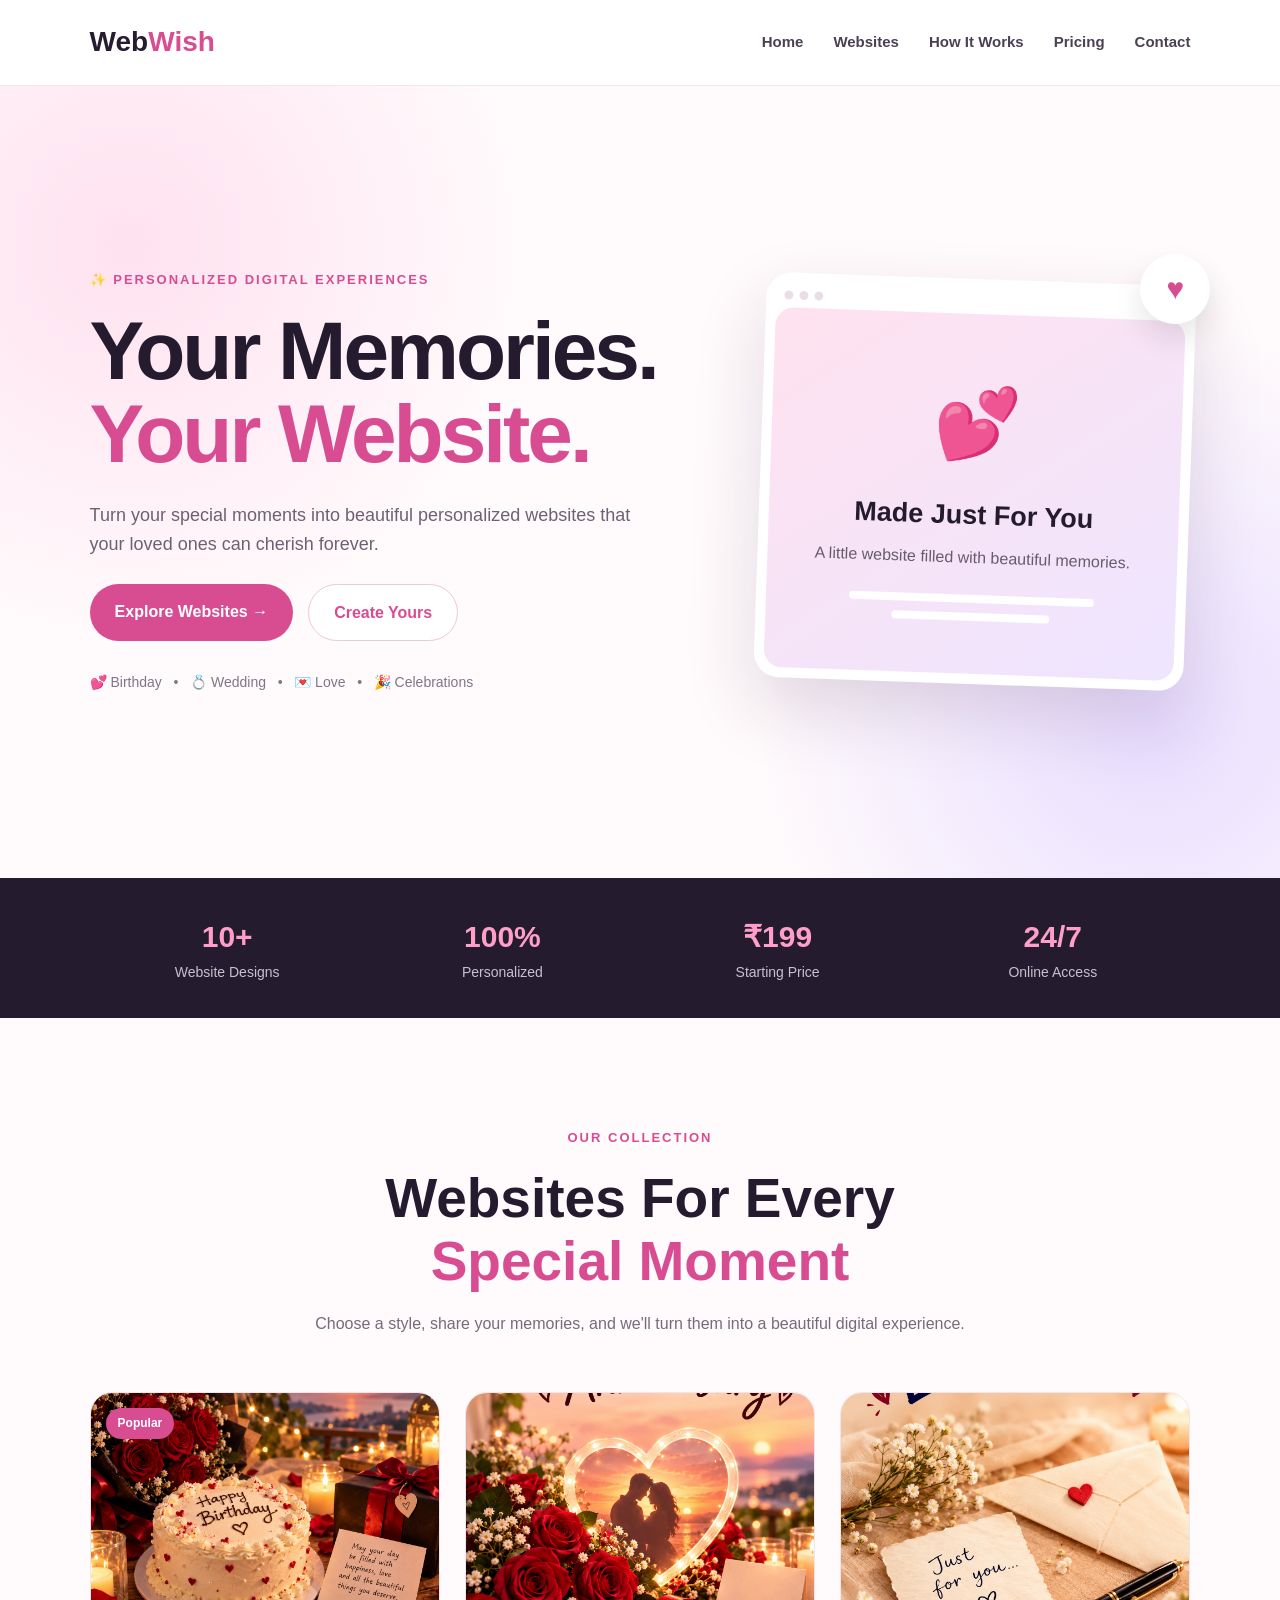
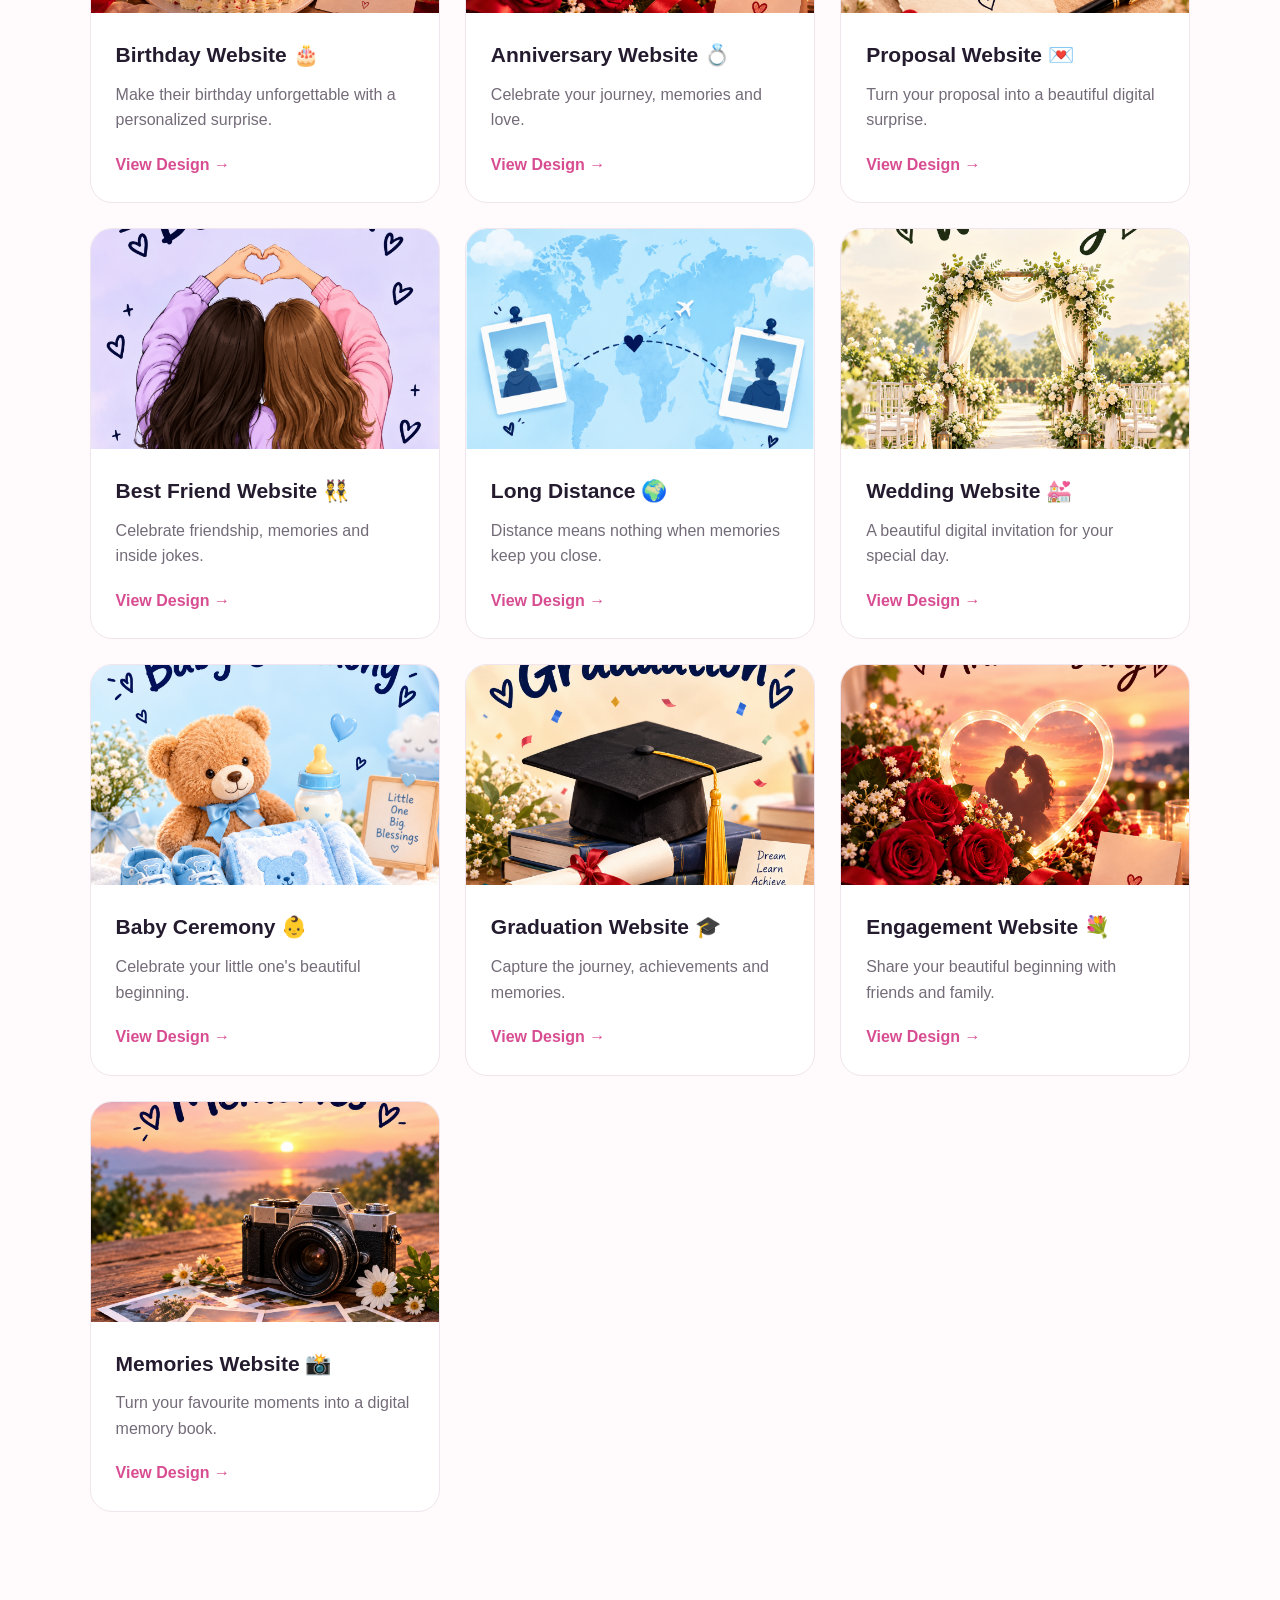
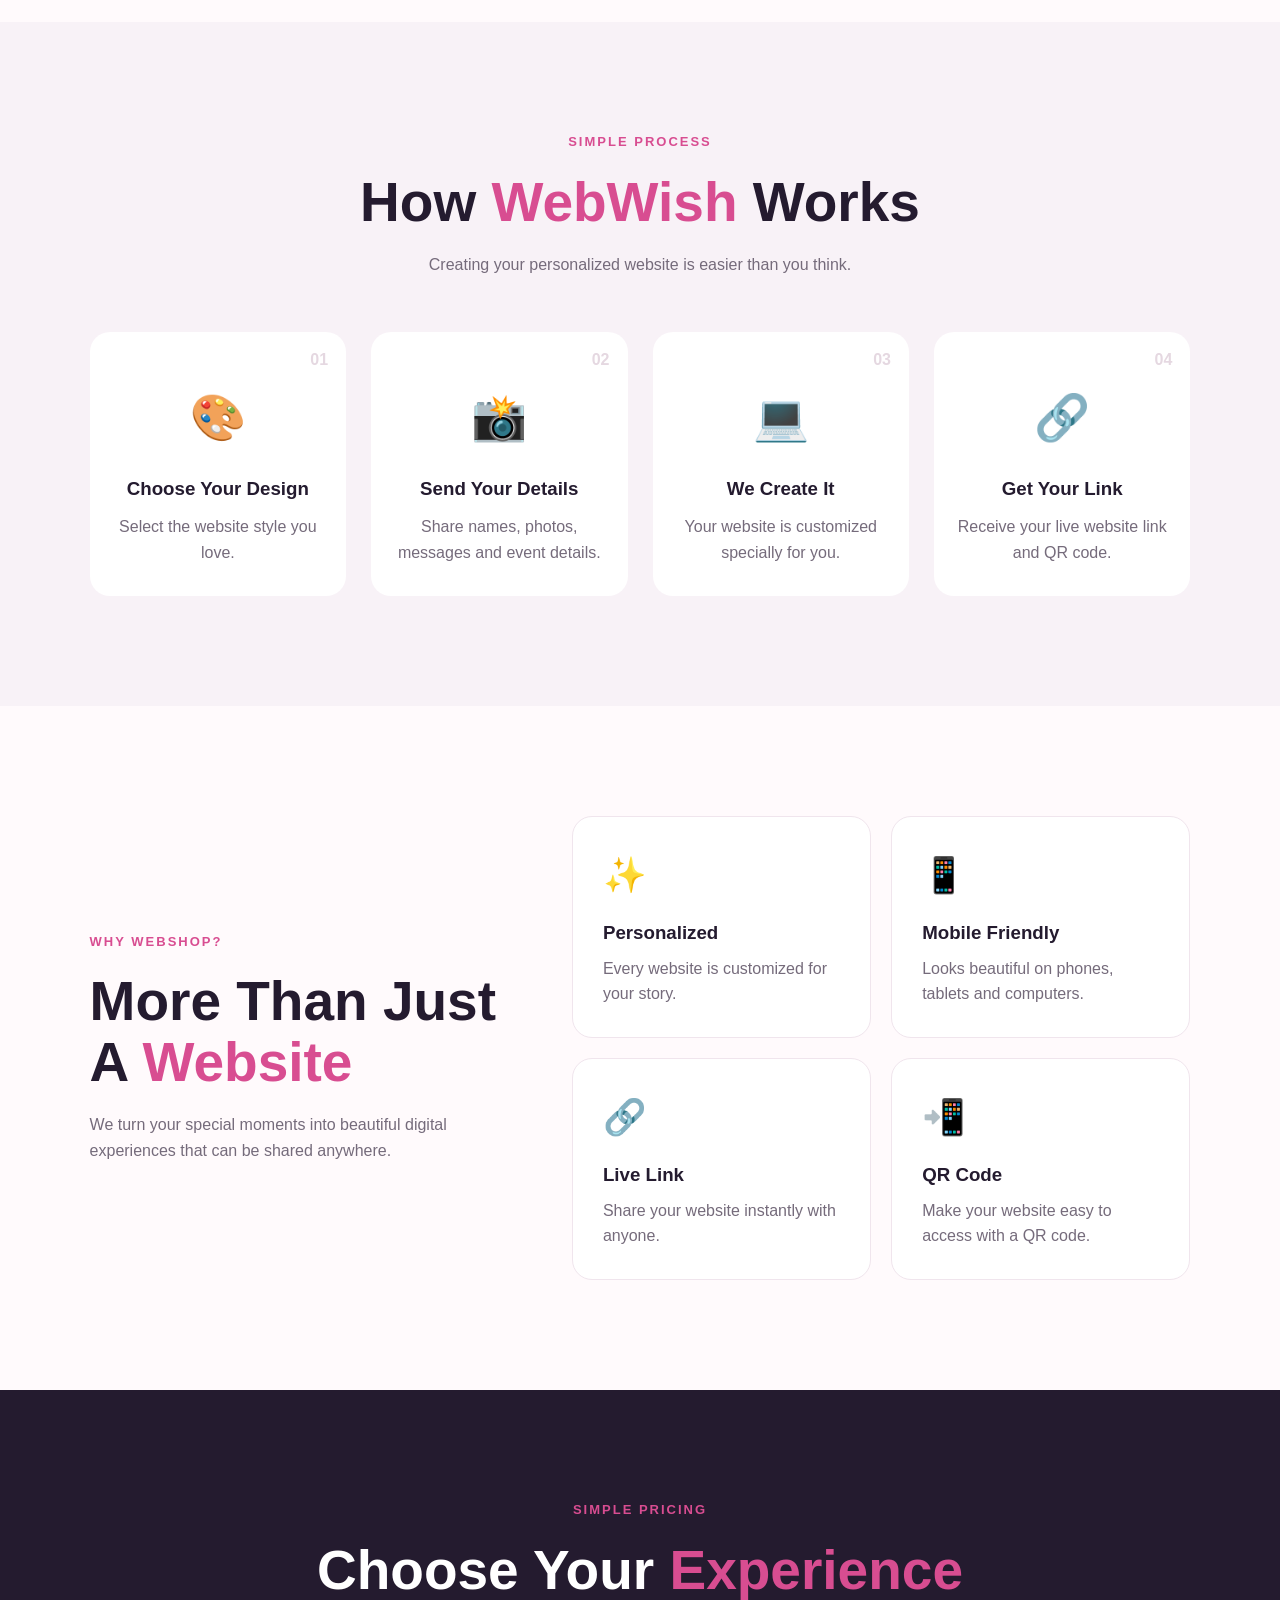
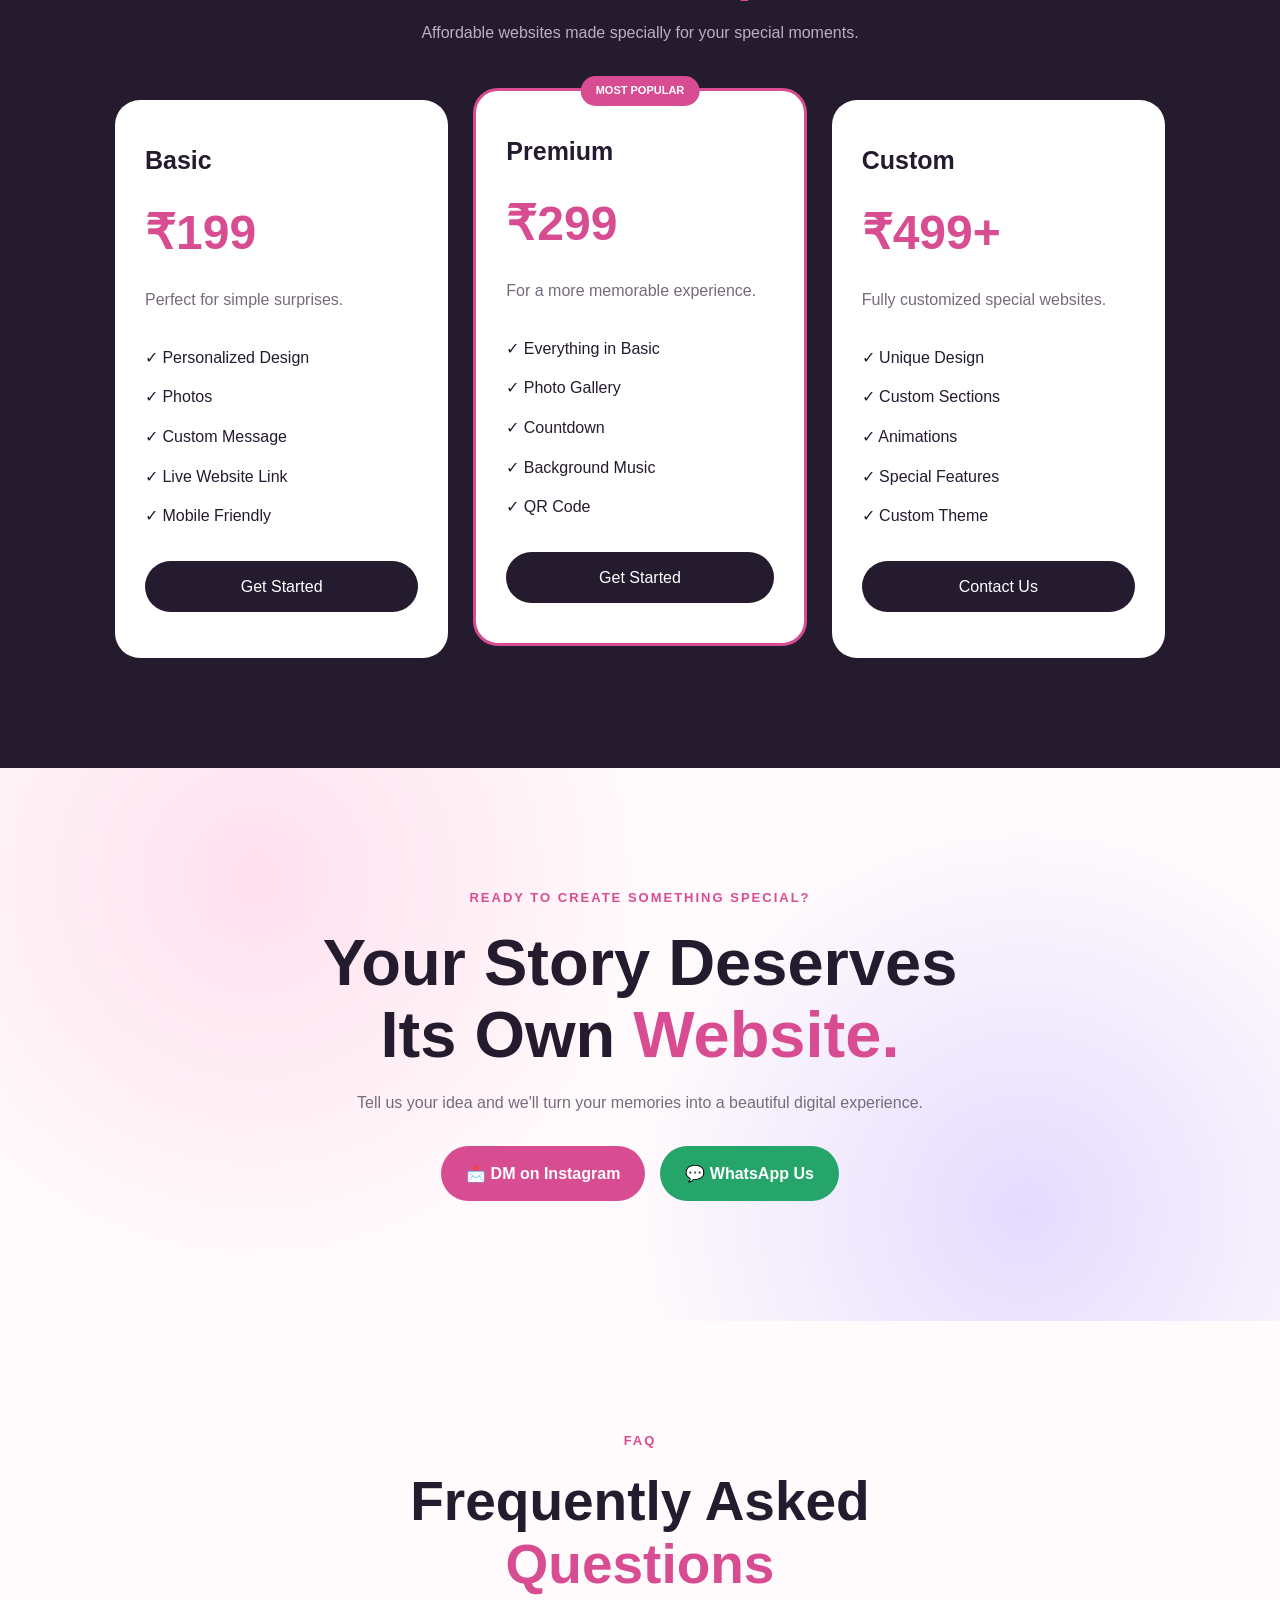
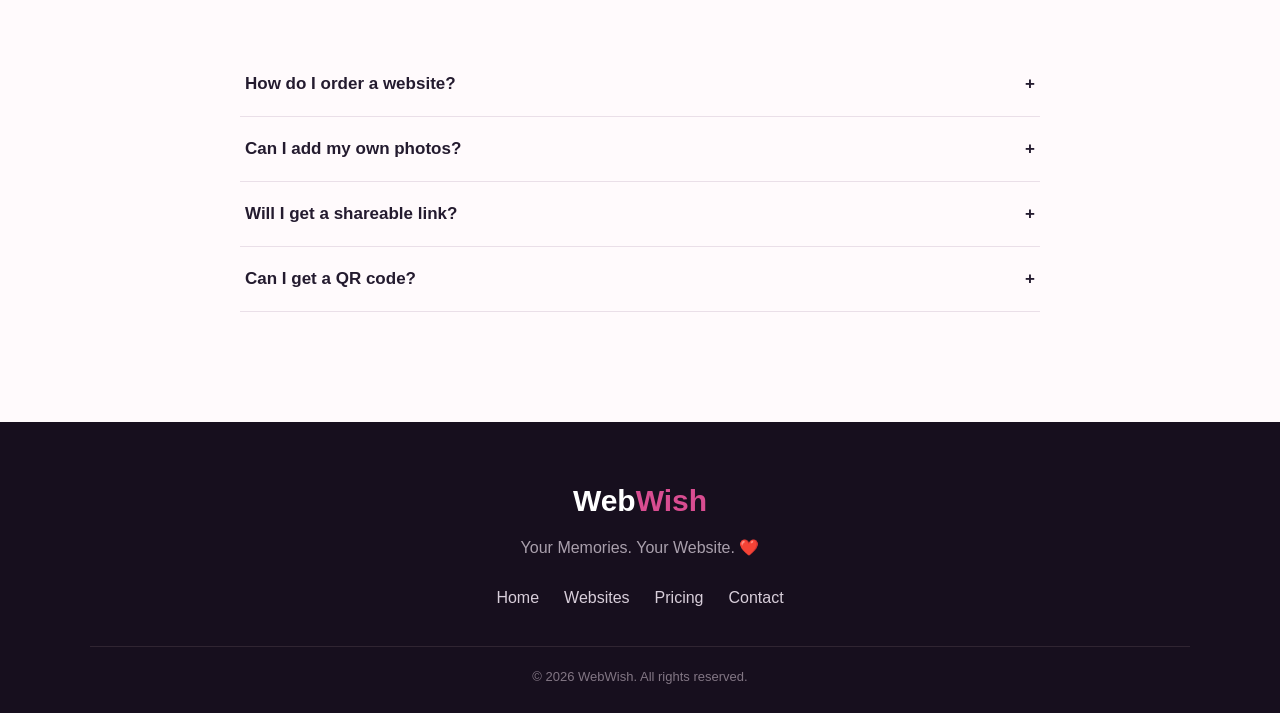
==== index.html @ ab75423c "Update index.html" ====
<!DOCTYPE html>
<html lang="en">

<head>

    <meta charset="UTF-8">

    <meta name="viewport" content="width=device-width, initial-scale=1.0">

    <meta
        name="description"
        content="WebWish - Personalized websites for your special moments."
    >

    <title>WebWish | Your Memories, Your Website</title>

    <link rel="stylesheet" href="style.css">

</head>


<body>


<!-- ================= NAVBAR ================= -->

<header class="navbar">

    <div class="logo">
        Web<span>Wish</span>
    </div>

    <nav id="navMenu">

        <a href="#home">Home</a>

        <a href="#websites">Websites</a>

        <a href="#how">How It Works</a>

        <a href="#pricing">Pricing</a>

        <a href="#contact">Contact</a>

    </nav>

    <button class="menu-btn" onclick="toggleMenu()">
        ☰
    </button>

</header>



<!-- ================= HERO ================= -->

<section class="hero" id="home">

    <div class="hero-content">

        <p class="tag">
            ✨ PERSONALIZED DIGITAL EXPERIENCES
        </p>

        <h1>
            Your Memories.<br>
            <span>Your Website.</span>
        </h1>

        <p class="hero-text">

            Turn your special moments into beautiful
            personalized websites that your loved ones
            can cherish forever.

        </p>

        <div class="hero-buttons">

            <a href="#websites" class="primary-btn">
                Explore Websites →
            </a>

            <a href="#contact" class="secondary-btn">
                Create Yours
            </a>

        </div>

        <div class="hero-note">

            💕 Birthday &nbsp; • &nbsp;
            💍 Wedding &nbsp; • &nbsp;
            💌 Love &nbsp; • &nbsp;
            🎉 Celebrations

        </div>

    </div>


    <div class="hero-card">

        <div class="floating-heart">♥</div>

        <div class="mini-browser">

            <div class="browser-top">

                <span></span>
                <span></span>
                <span></span>

            </div>

            <div class="browser-content">

                <div class="browser-icon">
                    💕
                </div>

                <h3>
                    Made Just For You
                </h3>

                <p>
                    A little website filled
                    with beautiful memories.
                </p>

                <div class="browser-line"></div>
                <div class="browser-line short"></div>

            </div>

        </div>

    </div>

</section>



<!-- ================= STATS ================= -->

<section class="stats">

    <div>
        <h2>10+</h2>
        <p>Website Designs</p>
    </div>

    <div>
        <h2>100%</h2>
        <p>Personalized</p>
    </div>

    <div>
        <h2>₹199</h2>
        <p>Starting Price</p>
    </div>

    <div>
        <h2>24/7</h2>
        <p>Online Access</p>
    </div>

</section>



<!-- ================= WEBSITES ================= -->

<section class="websites" id="websites">

    <div class="section-heading">

        <p class="tag">
            OUR COLLECTION
        </p>

        <h2>
            Websites For Every<br>
            <span>Special Moment</span>
        </h2>

        <p>
            Choose a style, share your memories,
            and we'll turn them into a beautiful
            digital experience.
        </p>

    </div>


    <div class="website-grid">


        <!-- Birthday -->

        <div class="website-card">

            <div class="card-image">

                <img
                    src="bday.png"
                    alt="Birthday Website"
                >

                <span>
                    Popular
                </span>

            </div>

            <div class="card-content">

                <h3>Birthday Website 🎂</h3>

                <p>
                    Make their birthday unforgettable
                    with a personalized surprise.
                </p>

                <a href="#">
                    View Design →
                </a>

            </div>

        </div>



        <!-- Anniversary -->

        <div class="website-card">

            <div class="card-image">

                <img
                    src="anniversary.png"
                    alt="Anniversary Website"
                >

            </div>

            <div class="card-content">

                <h3>Anniversary Website 💍</h3>

                <p>
                    Celebrate your journey,
                    memories and love.
                </p>

                <a href="anniversary/index.html">
                    View Design →
                </a>

            </div>

        </div>



        <!-- Proposal -->

        <div class="website-card">

            <div class="card-image">

                <img
                    src="proposal.png"
                    alt="Proposal Website"
                >

            </div>

            <div class="card-content">

                <h3>Proposal Website 💌</h3>

                <p>
                    Turn your proposal into
                    a beautiful digital surprise.
                </p>

                <a href="#">
                    View Design →
                </a>

            </div>

        </div>



        <!-- Friendship -->

        <div class="website-card">

            <div class="card-image">

                <img
                    src="friendship.png"
                    alt="Friendship Website"
                >

            </div>

            <div class="card-content">

                <h3>Best Friend Website 👯</h3>

                <p>
                    Celebrate friendship,
                    memories and inside jokes.
                </p>

                <a href="#">
                    View Design →
                </a>

            </div>

        </div>



        <!-- Long Distance -->

        <div class="website-card">

            <div class="card-image">

                <img
                    src="LDR.png"
                    alt="Long Distance Website"
                >

            </div>

            <div class="card-content">

                <h3>Long Distance 🌍</h3>

                <p>
                    Distance means nothing when
                    memories keep you close.
                </p>

                <a href="#">
                    View Design →
                </a>

            </div>

        </div>



        <!-- Wedding -->

        <div class="website-card">

            <div class="card-image">

                <img
                    src="wedding.png"
                    alt="Wedding Website"
                >

            </div>

            <div class="card-content">

                <h3>Wedding Website 💒</h3>

                <p>
                    A beautiful digital invitation
                    for your special day.
                </p>

                <a href="#">
                    View Design →
                </a>

            </div>

        </div>



        <!-- Baby -->

        <div class="website-card">

            <div class="card-image">

                <img
                    src="baby ceremony.png"
                    alt="Baby Ceremony Website"
                >

            </div>

            <div class="card-content">

                <h3>Baby Ceremony 👶</h3>

                <p>
                    Celebrate your little one's
                    beautiful beginning.
                </p>

                <a href="#">
                    View Design →
                </a>

            </div>

        </div>



        <!-- Graduation -->

        <div class="website-card">

            <div class="card-image">

                <img
                    src="graduation.png"
                    alt="Graduation Website"
                >

            </div>

            <div class="card-content">

                <h3>Graduation Website 🎓</h3>

                <p>
                    Capture the journey,
                    achievements and memories.
                </p>

                <a href="#">
                    View Design →
                </a>

            </div>

        </div>



        <!-- Engagement -->

        <div class="website-card">

            <div class="card-image">

                <img
                    src="anniversary.png"
                    alt="Engagement Website"
                >

            </div>

            <div class="card-content">

                <h3>Engagement Website 💐</h3>

                <p>
                    Share your beautiful beginning
                    with friends and family.
                </p>

                <a href="#">
                    View Design →
                </a>

            </div>

        </div>



        <!-- Memories -->

        <div class="website-card">

            <div class="card-image">

                <img
                    src="memory.png"
                    alt="Memory Website"
                >

            </div>

            <div class="card-content">

                <h3>Memories Website 📸</h3>

                <p>
                    Turn your favourite moments
                    into a digital memory book.
                </p>

                <a href="#">
                    View Design →
                </a>

            </div>

        </div>


    </div>

</section>



<!-- ================= HOW IT WORKS ================= -->

<section class="how" id="how">

    <div class="section-heading">

        <p class="tag">
            SIMPLE PROCESS
        </p>

        <h2>
            How <span>WebWish</span> Works
        </h2>

        <p>
            Creating your personalized website
            is easier than you think.
        </p>

    </div>


    <div class="steps">


        <div class="step">

            <div class="step-number">
                01
            </div>

            <div class="step-icon">
                🎨
            </div>

            <h3>
                Choose Your Design
            </h3>

            <p>
                Select the website style
                you love.
            </p>

        </div>



        <div class="step">

            <div class="step-number">
                02
            </div>

            <div class="step-icon">
                📸
            </div>

            <h3>
                Send Your Details
            </h3>

            <p>
                Share names, photos,
                messages and event details.
            </p>

        </div>



        <div class="step">

            <div class="step-number">
                03
            </div>

            <div class="step-icon">
                💻
            </div>

            <h3>
                We Create It
            </h3>

            <p>
                Your website is customized
                specially for you.
            </p>

        </div>



        <div class="step">

            <div class="step-number">
                04
            </div>

            <div class="step-icon">
                🔗
            </div>

            <h3>
                Get Your Link
            </h3>

            <p>
                Receive your live website
                link and QR code.
            </p>

        </div>


    </div>

</section>



<!-- ================= FEATURES ================= -->

<section class="features">

    <div class="feature-text">

        <p class="tag">
            WHY WEBSHOP?
        </p>

        <h2>
            More Than Just<br>
            A <span>Website</span>
        </h2>

        <p>
            We turn your special moments into
            beautiful digital experiences that
            can be shared anywhere.
        </p>

    </div>


    <div class="feature-grid">

        <div class="feature">
            <div>✨</div>
            <h3>Personalized</h3>
            <p>
                Every website is customized
                for your story.
            </p>
        </div>

        <div class="feature">
            <div>📱</div>
            <h3>Mobile Friendly</h3>
            <p>
                Looks beautiful on phones,
                tablets and computers.
            </p>
        </div>

        <div class="feature">
            <div>🔗</div>
            <h3>Live Link</h3>
            <p>
                Share your website instantly
                with anyone.
            </p>
        </div>

        <div class="feature">
            <div>📲</div>
            <h3>QR Code</h3>
            <p>
                Make your website easy
                to access with a QR code.
            </p>
        </div>

    </div>

</section>



<!-- ================= PRICING ================= -->

<section class="pricing" id="pricing">

    <div class="section-heading">

        <p class="tag">
            SIMPLE PRICING
        </p>

        <h2>
            Choose Your <span>Experience</span>
        </h2>

        <p>
            Affordable websites made specially
            for your special moments.
        </p>

    </div>


    <div class="price-grid">


        <div class="price-card">

            <h3>Basic</h3>

            <div class="price">
                ₹199
            </div>

            <p>
                Perfect for simple surprises.
            </p>

            <ul>

                <li>✓ Personalized Design</li>

                <li>✓ Photos</li>

                <li>✓ Custom Message</li>

                <li>✓ Live Website Link</li>

                <li>✓ Mobile Friendly</li>

            </ul>

            <a href="#contact">
                Get Started
            </a>

        </div>



        <div class="price-card featured">

            <div class="popular">
                MOST POPULAR
            </div>

            <h3>Premium</h3>

            <div class="price">
                ₹299
            </div>

            <p>
                For a more memorable experience.
            </p>

            <ul>

                <li>✓ Everything in Basic</li>

                <li>✓ Photo Gallery</li>

                <li>✓ Countdown</li>

                <li>✓ Background Music</li>

                <li>✓ QR Code</li>

            </ul>

            <a href="#contact">
                Get Started
            </a>

        </div>



        <div class="price-card">

            <h3>Custom</h3>

            <div class="price">
                ₹499+
            </div>

            <p>
                Fully customized special websites.
            </p>

            <ul>

                <li>✓ Unique Design</li>

                <li>✓ Custom Sections</li>

                <li>✓ Animations</li>

                <li>✓ Special Features</li>

                <li>✓ Custom Theme</li>

            </ul>

            <a href="#contact">
                Contact Us
            </a>

        </div>


    </div>

</section>



<!-- ================= CTA ================= -->

<section class="cta" id="contact">

    <div class="cta-content">

        <p class="tag">
            READY TO CREATE SOMETHING SPECIAL?
        </p>

        <h2>
            Your Story Deserves<br>
            Its Own <span>Website.</span>
        </h2>

        <p>
            Tell us your idea and we'll turn
            your memories into a beautiful
            digital experience.
        </p>

        <div class="cta-buttons">

            <a
                href="https://www.instagram.com/web.wish.studio?utm_source=ig_web_button_share_sheet&stkn=ZDNlZDc0MzIxNw=="
                target="_blank"
                class="primary-btn"
            >
                📩 DM on Instagram
            </a>

            <a
                href="https://wa.me/917200253811"
                target="_blank"
                class="whatsapp-btn"
            >
                💬 WhatsApp Us
            </a>

        </div>

    </div>

</section>



<!-- ================= FAQ ================= -->

<section class="faq">

    <div class="section-heading">

        <p class="tag">
            FAQ
        </p>

        <h2>
            Frequently Asked <span>Questions</span>
        </h2>

    </div>


    <div class="faq-container">


        <div class="faq-item">

            <button onclick="toggleFAQ(0)">
                How do I order a website?
                <span>+</span>
            </button>

            <p>
                Choose your preferred design and
                contact us through Instagram or
                WhatsApp with your requirements.
            </p>

        </div>



        <div class="faq-item">

            <button onclick="toggleFAQ(1)">
                Can I add my own photos?
                <span>+</span>
            </button>

            <p>
                Yes! You can send your photos,
                names, messages and other details.
            </p>

        </div>



        <div class="faq-item">

            <button onclick="toggleFAQ(2)">
                Will I get a shareable link?
                <span>+</span>
            </button>

            <p>
                Yes. After your website is ready,
                you'll receive a live link that
                you can share with anyone.
            </p>

        </div>



        <div class="faq-item">

            <button onclick="toggleFAQ(3)">
                Can I get a QR code?
                <span>+</span>
            </button>

            <p>
                Yes. QR code can be provided
                with the website so your guests
                can scan and open it easily.
            </p>

        </div>


    </div>

</section>



<!-- ================= FOOTER ================= -->

<footer>

    <div class="footer-logo">
        Web<span>Wish</span>
    </div>

    <p>
        Your Memories. Your Website. ❤️
    </p>

    <div class="footer-links">

        <a href="#home">Home</a>

        <a href="#websites">Websites</a>

        <a href="#pricing">Pricing</a>

        <a href="#contact">Contact</a>

    </div>

    <div class="copyright">

        © 2026 WebWish. All rights reserved.

    </div>

</footer>


<script src="script.js"></script>

</body>

</html>
---- style.css ----
* {
    margin: 0;
    padding: 0;
    box-sizing: border-box;
}

html {
    scroll-behavior: smooth;
}

body {
    font-family: Arial, sans-serif;
    background: #fffafc;
    color: #241b2f;
    line-height: 1.6;
}


/* ================= NAVBAR ================= */

.navbar {
    width: 100%;
    padding: 20px 7%;
    display: flex;
    justify-content: space-between;
    align-items: center;
    background: rgba(255,255,255,0.92);
    position: sticky;
    top: 0;
    z-index: 1000;
    backdrop-filter: blur(12px);
    border-bottom: 1px solid #f1e7ef;
}

.logo {
    font-size: 28px;
    font-weight: bold;
    color: #261b30;
}

.logo span,
.footer-logo span {
    color: #d84d91;
}

.navbar nav {
    display: flex;
    gap: 30px;
}

.navbar nav a {
    text-decoration: none;
    color: #4b4054;
    font-size: 15px;
    font-weight: 600;
}

.navbar nav a:hover {
    color: #d84d91;
}

.menu-btn {
    display: none;
    border: none;
    background: none;
    font-size: 25px;
}


/* ================= HERO ================= */

.hero {
    min-height: 88vh;
    padding: 80px 7%;
    display: flex;
    align-items: center;
    justify-content: space-between;
    gap: 60px;
    background:
        radial-gradient(circle at 10% 20%, #ffe1ef 0, transparent 30%),
        radial-gradient(circle at 90% 80%, #e8ddff 0, transparent 30%),
        #fffafc;
}

.hero-content {
    max-width: 650px;
}

.tag {
    color: #d84d91;
    font-size: 13px;
    font-weight: bold;
    letter-spacing: 2px;
    margin-bottom: 18px;
}

.hero h1 {
    font-size: clamp(50px, 7vw, 82px);
    line-height: 1.02;
    letter-spacing: -3px;
}

.hero h1 span,
.section-heading span,
.feature-text span,
.cta span {
    color: #d84d91;
}

.hero-text {
    max-width: 580px;
    margin: 25px 0;
    color: #6c6274;
    font-size: 18px;
}

.hero-buttons {
    display: flex;
    gap: 15px;
    flex-wrap: wrap;
}

.primary-btn,
.secondary-btn,
.whatsapp-btn {
    display: inline-block;
    padding: 15px 25px;
    border-radius: 50px;
    text-decoration: none;
    font-weight: bold;
    transition: 0.3s;
}

.primary-btn {
    background: #d84d91;
    color: white;
}

.secondary-btn {
    background: white;
    color: #d84d91;
    border: 1px solid #edc8da;
}

.whatsapp-btn {
    background: #25a56a;
    color: white;
}

.primary-btn:hover,
.secondary-btn:hover,
.whatsapp-btn:hover {
    transform: translateY(-3px);
}

.hero-note {
    margin-top: 30px;
    color: #817687;
    font-size: 14px;
}


/* HERO CARD */

.hero-card {
    width: 430px;
    max-width: 100%;
    position: relative;
}

.mini-browser {
    background: white;
    border-radius: 25px;
    padding: 10px;
    box-shadow: 0 30px 70px rgba(70, 35, 65, 0.15);
    transform: rotate(2deg);
}

.browser-top {
    display: flex;
    gap: 6px;
    padding: 8px;
}

.browser-top span {
    width: 9px;
    height: 9px;
    border-radius: 50%;
    background: #eadde6;
}

.browser-content {
    min-height: 360px;
    border-radius: 18px;
    background: linear-gradient(145deg, #ffe2ef, #eee5ff);
    display: flex;
    flex-direction: column;
    justify-content: center;
    align-items: center;
    padding: 30px;
}

.browser-icon {
    font-size: 70px;
}

.browser-content h3 {
    margin: 15px 0 8px;
    font-size: 27px;
}

.browser-content p {
    text-align: center;
    color: #675b6c;
}

.browser-line {
    width: 70%;
    height: 8px;
    border-radius: 20px;
    background: white;
    margin-top: 25px;
}

.browser-line.short {
    width: 45%;
    margin-top: 10px;
}

.floating-heart {
    position: absolute;
    right: -20px;
    top: -25px;
    width: 70px;
    height: 70px;
    border-radius: 50%;
    background: white;
    display: grid;
    place-items: center;
    font-size: 30px;
    color: #d84d91;
    box-shadow: 0 15px 30px rgba(0,0,0,0.1);
    z-index: 2;
}


/* ================= STATS ================= */

.stats {
    display: grid;
    grid-template-columns: repeat(4, 1fr);
    padding: 35px 7%;
    background: #241b2f;
    color: white;
    text-align: center;
}

.stats h2 {
    color: #ff9ec8;
    font-size: 30px;
}

.stats p {
    color: #c9c0ce;
    font-size: 14px;
}


/* ================= COMMON ================= */

.websites,
.how,
.pricing,
.faq {
    padding: 110px 7%;
}

.section-heading {
    max-width: 700px;
    margin: 0 auto 55px;
    text-align: center;
}

.section-heading h2 {
    font-size: clamp(35px, 5vw, 55px);
    line-height: 1.15;
    margin-bottom: 18px;
}

.section-heading > p:last-child {
    color: #756b7b;
}


/* ================= WEBSITE CARDS ================= */

.website-grid {
    display: grid;
    grid-template-columns: repeat(3, 1fr);
    gap: 25px;
}

.website-card {
    background: white;
    border: 1px solid #f0e5ed;
    border-radius: 22px;
    overflow: hidden;
    transition: 0.3s;
}

.website-card:hover {
    transform: translateY(-8px);
    box-shadow: 0 20px 45px rgba(50,30,50,0.1);
}

.card-image {
    height: 220px;
    position: relative;
    overflow: hidden;
    background: #f4eaf1;
}

.card-image img {
    width: 100%;
    height: 100%;
    object-fit: cover;
}

.card-image span {
    position: absolute;
    top: 15px;
    left: 15px;
    padding: 6px 12px;
    border-radius: 20px;
    background: #d84d91;
    color: white;
    font-size: 12px;
    font-weight: bold;
}

.card-content {
    padding: 25px;
}

.card-content h3 {
    font-size: 21px;
    margin-bottom: 10px;
}

.card-content p {
    color: #746b78;
    min-height: 52px;
    margin-bottom: 18px;
}

.card-content a {
    color: #d84d91;
    text-decoration: none;
    font-weight: bold;
}


/* ================= HOW ================= */

.how {
    background: #f8f2f7;
}

.steps {
    display: grid;
    grid-template-columns: repeat(4, 1fr);
    gap: 25px;
}

.step {
    position: relative;
    text-align: center;
    padding: 30px 20px;
    background: white;
    border-radius: 20px;
}

.step-number {
    position: absolute;
    top: 15px;
    right: 18px;
    color: #e5d8e1;
    font-weight: bold;
}

.step-icon {
    font-size: 45px;
    margin: 20px 0;
}

.step h3 {
    margin-bottom: 10px;
}

.step p {
    color: #756b7b;
}


/* ================= FEATURES ================= */

.features {
    padding: 110px 7%;
    display: grid;
    grid-template-columns: 0.8fr 1.2fr;
    gap: 70px;
    align-items: center;
}

.feature-text h2 {
    font-size: 55px;
    line-height: 1.1;
    margin-bottom: 20px;
}

.feature-text > p:last-child {
    color: #756b7b;
    max-width: 480px;
}

.feature-grid {
    display: grid;
    grid-template-columns: repeat(2, 1fr);
    gap: 20px;
}

.feature {
    padding: 30px;
    background: #fff;
    border: 1px solid #f0e5ed;
    border-radius: 20px;
}

.feature div {
    font-size: 35px;
    margin-bottom: 15px;
}

.feature p {
    color: #756b7b;
    margin-top: 8px;
}


/* ================= PRICING ================= */

.pricing {
    background: #241b2f;
    color: white;
}

.pricing .section-heading > p:last-child {
    color: #bbb0c2;
}

.price-grid {
    display: grid;
    grid-template-columns: repeat(3, 1fr);
    gap: 25px;
    max-width: 1050px;
    margin: auto;
}

.price-card {
    position: relative;
    background: white;
    color: #241b2f;
    padding: 40px 30px;
    border-radius: 25px;
}

.price-card.featured {
    transform: translateY(-12px);
    border: 3px solid #d84d91;
}

.popular {
    position: absolute;
    top: -15px;
    left: 50%;
    transform: translateX(-50%);
    background: #d84d91;
    color: white;
    padding: 6px 15px;
    border-radius: 20px;
    font-size: 11px;
    font-weight: bold;
}

.price-card h3 {
    font-size: 25px;
}

.price {
    font-size: 48px;
    font-weight: bold;
    color: #d84d91;
    margin: 15px 0;
}

.price-card > p {
    color: #756b7b;
}

.price-card ul {
    list-style: none;
    margin: 25px 0;
}

.price-card li {
    padding: 7px 0;
}

.price-card > a {
    display: block;
    text-align: center;
    background: #241b2f;
    color: white;
    text-decoration: none;
    padding: 13px;
    border-radius: 30px;
}


/* ================= CTA ================= */

.cta {
    padding: 120px 7%;
    text-align: center;
    background:
        radial-gradient(circle at 20% 20%, #ffe0ed, transparent 35%),
        radial-gradient(circle at 80% 80%, #e4dcff, transparent 35%),
        #fffafc;
}

.cta-content {
    max-width: 750px;
    margin: auto;
}

.cta h2 {
    font-size: clamp(40px, 6vw, 65px);
    line-height: 1.1;
    margin-bottom: 20px;
}

.cta-content > p:not(.tag) {
    color: #756b7b;
    margin-bottom: 30px;
}

.cta-buttons {
    display: flex;
    justify-content: center;
    gap: 15px;
    flex-wrap: wrap;
}


/* ================= FAQ ================= */

.faq-container {
    max-width: 800px;
    margin: auto;
}

.faq-item {
    border-bottom: 1px solid #eadfe8;
}

.faq-item button {
    width: 100%;
    padding: 22px 5px;
    border: none;
    background: none;
    display: flex;
    justify-content: space-between;
    font-size: 17px;
    font-weight: bold;
    text-align: left;
    cursor: pointer;
    color: #241b2f;
}

.faq-item p {
    display: none;
    padding: 0 5px 22px;
    color: #756b7b;
}

.faq-item.active p {
    display: block;
}


/* ================= FOOTER ================= */

footer {
    padding: 55px 7% 25px;
    background: #170f1e;
    color: white;
    text-align: center;
}

.footer-logo {
    font-size: 30px;
    font-weight: bold;
}

footer > p {
    color: #aaa0ad;
    margin: 10px 0 25px;
}

.footer-links {
    display: flex;
    justify-content: center;
    gap: 25px;
    margin-bottom: 35px;
}

.footer-links a {
    color: #d8ceda;
    text-decoration: none;
}

.copyright {
    padding-top: 20px;
    border-top: 1px solid #302532;
    color: #827684;
    font-size: 13px;
}


/* ================= MOBILE ================= */

@media (max-width: 900px) {

    .hero {
        flex-direction: column;
        text-align: center;
    }

    .hero-text {
        margin-left: auto;
        margin-right: auto;
    }

    .hero-buttons {
        justify-content: center;
    }

    .website-grid {
        grid-template-columns: repeat(2, 1fr);
    }

    .steps {
        grid-template-columns: repeat(2, 1fr);
    }

    .features {
        grid-template-columns: 1fr;
    }

    .price-grid {
        grid-template-columns: 1fr;
        max-width: 450px;
    }

    .price-card.featured {
        transform: none;
    }

}


@media (max-width: 650px) {

    .navbar {
        padding: 18px 5%;
    }

    .navbar nav {
        display: none;
        position: absolute;
        top: 70px;
        left: 0;
        width: 100%;
        padding: 25px;
        background: white;
        flex-direction: column;
        text-align: center;
        box-shadow: 0 10px 20px rgba(0,0,0,0.08);
    }

    .navbar nav.show {
        display: flex;
    }

    .menu-btn {
        display: block;
    }

    .hero {
        padding: 70px 5%;
    }

    .hero h1 {
        letter-spacing: -2px;
    }

    .stats {
        grid-template-columns: repeat(2, 1fr);
        gap: 25px;
    }

    .websites,
    .how,
    .pricing,
    .faq,
    .features {
        padding: 80px 5%;
    }

    .website-grid,
    .steps,
    .feature-grid {
        grid-template-columns: 1fr;
    }

    .hero-card {
        width: 330px;
    }

    .browser-content {
        min-height: 300px;
    }

    .feature-text h2 {
        font-size: 42px;
    }

}
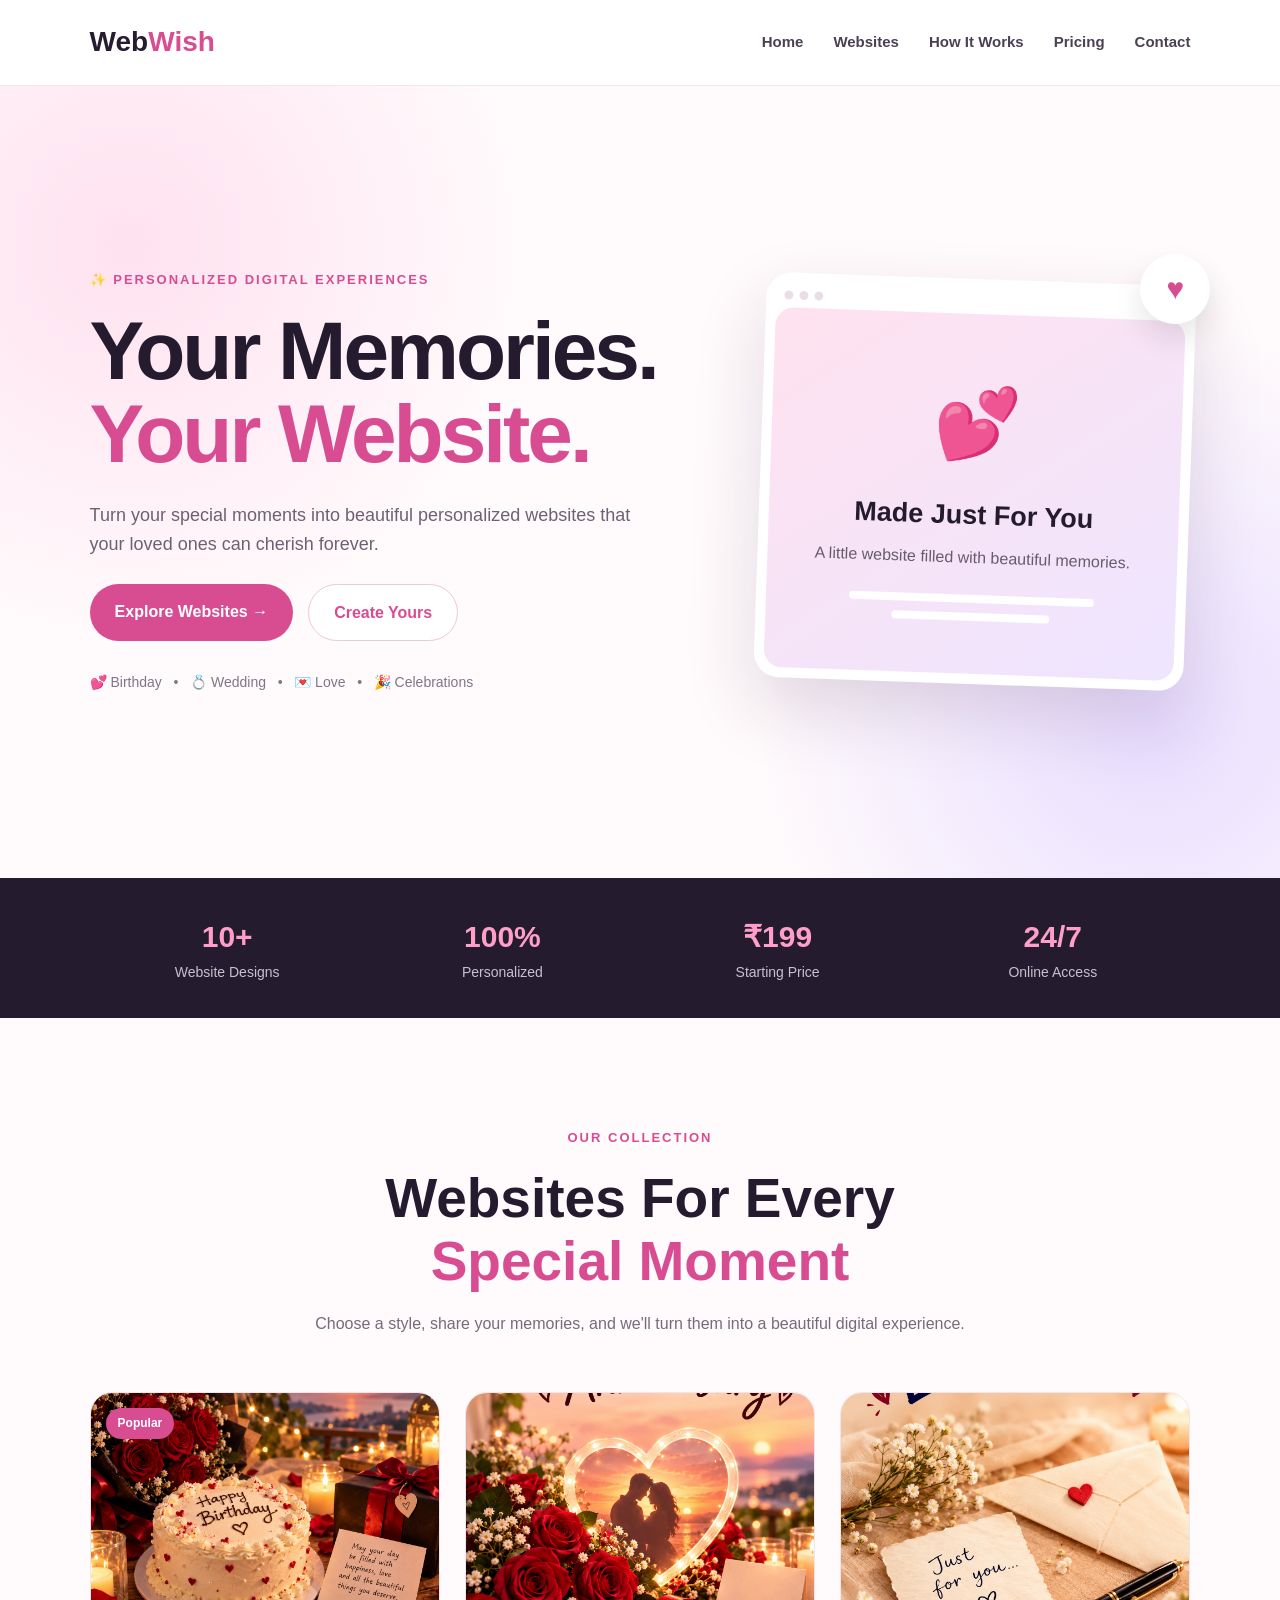
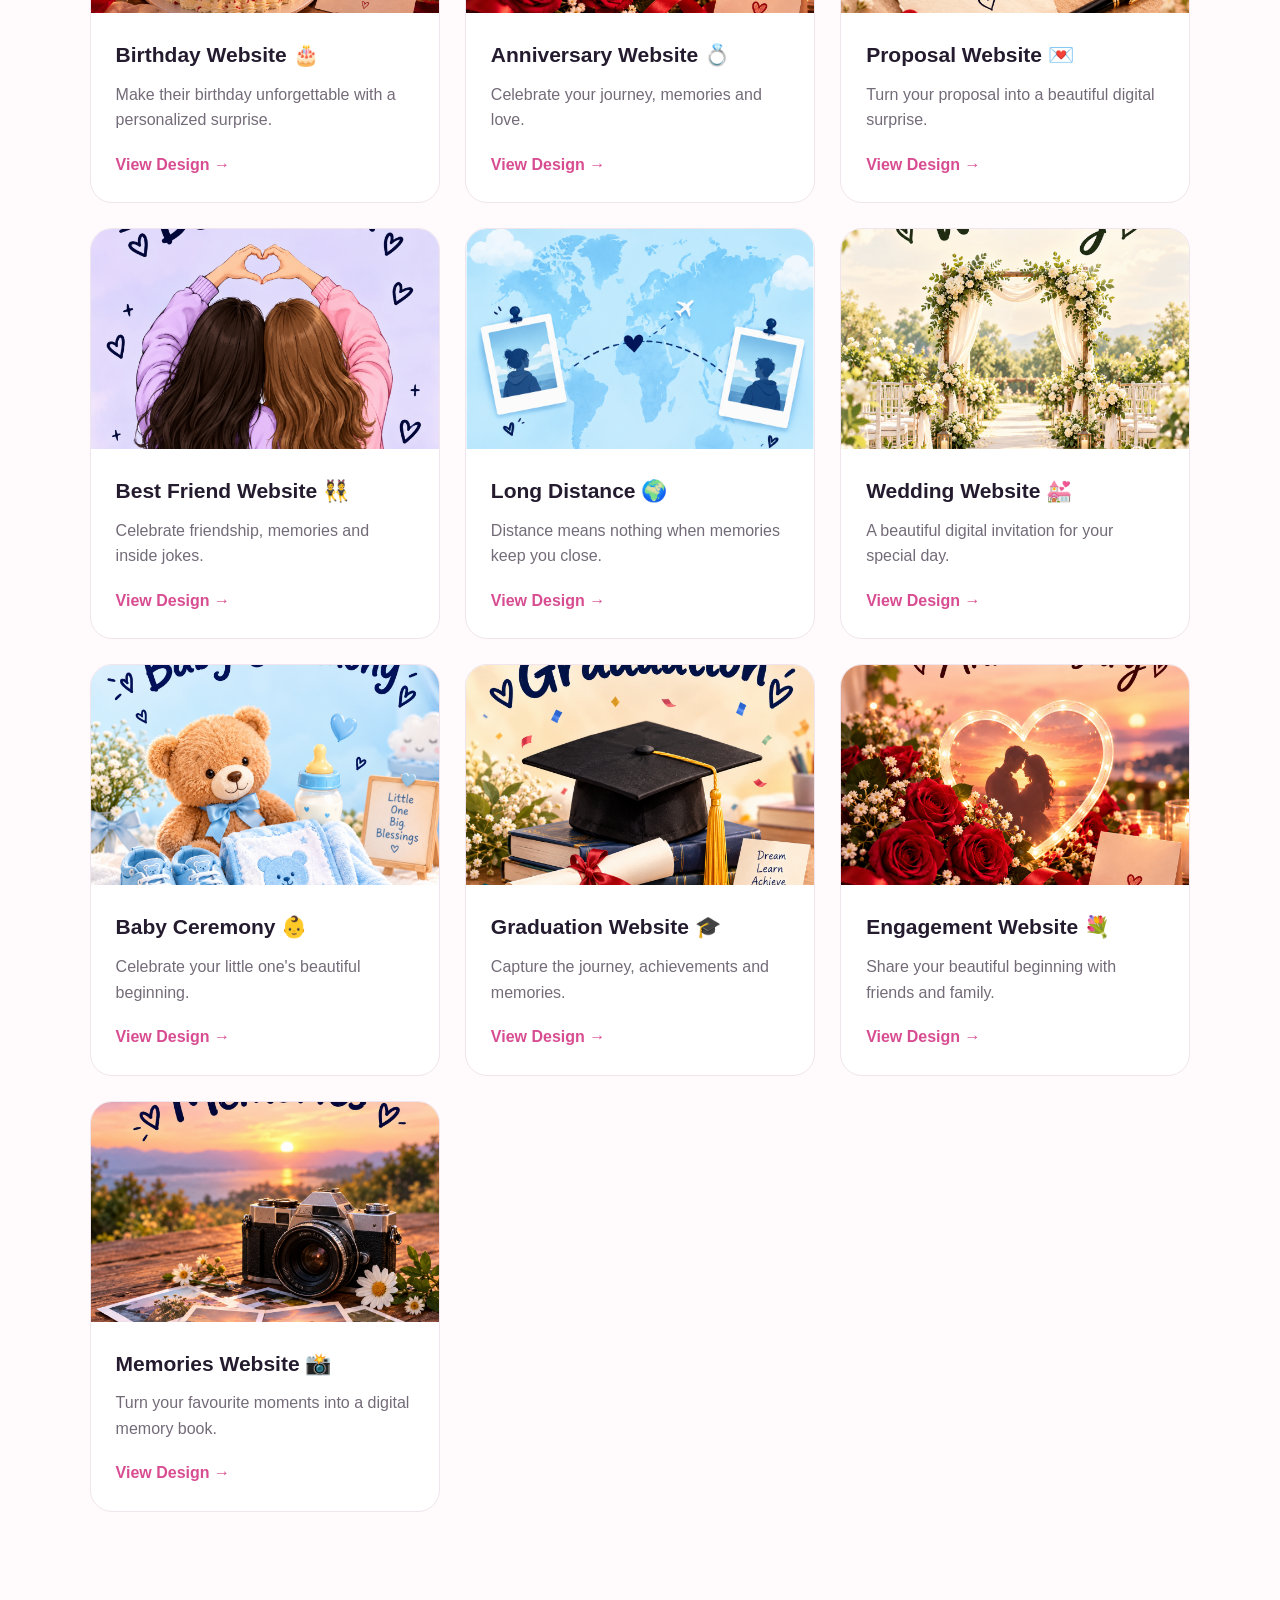
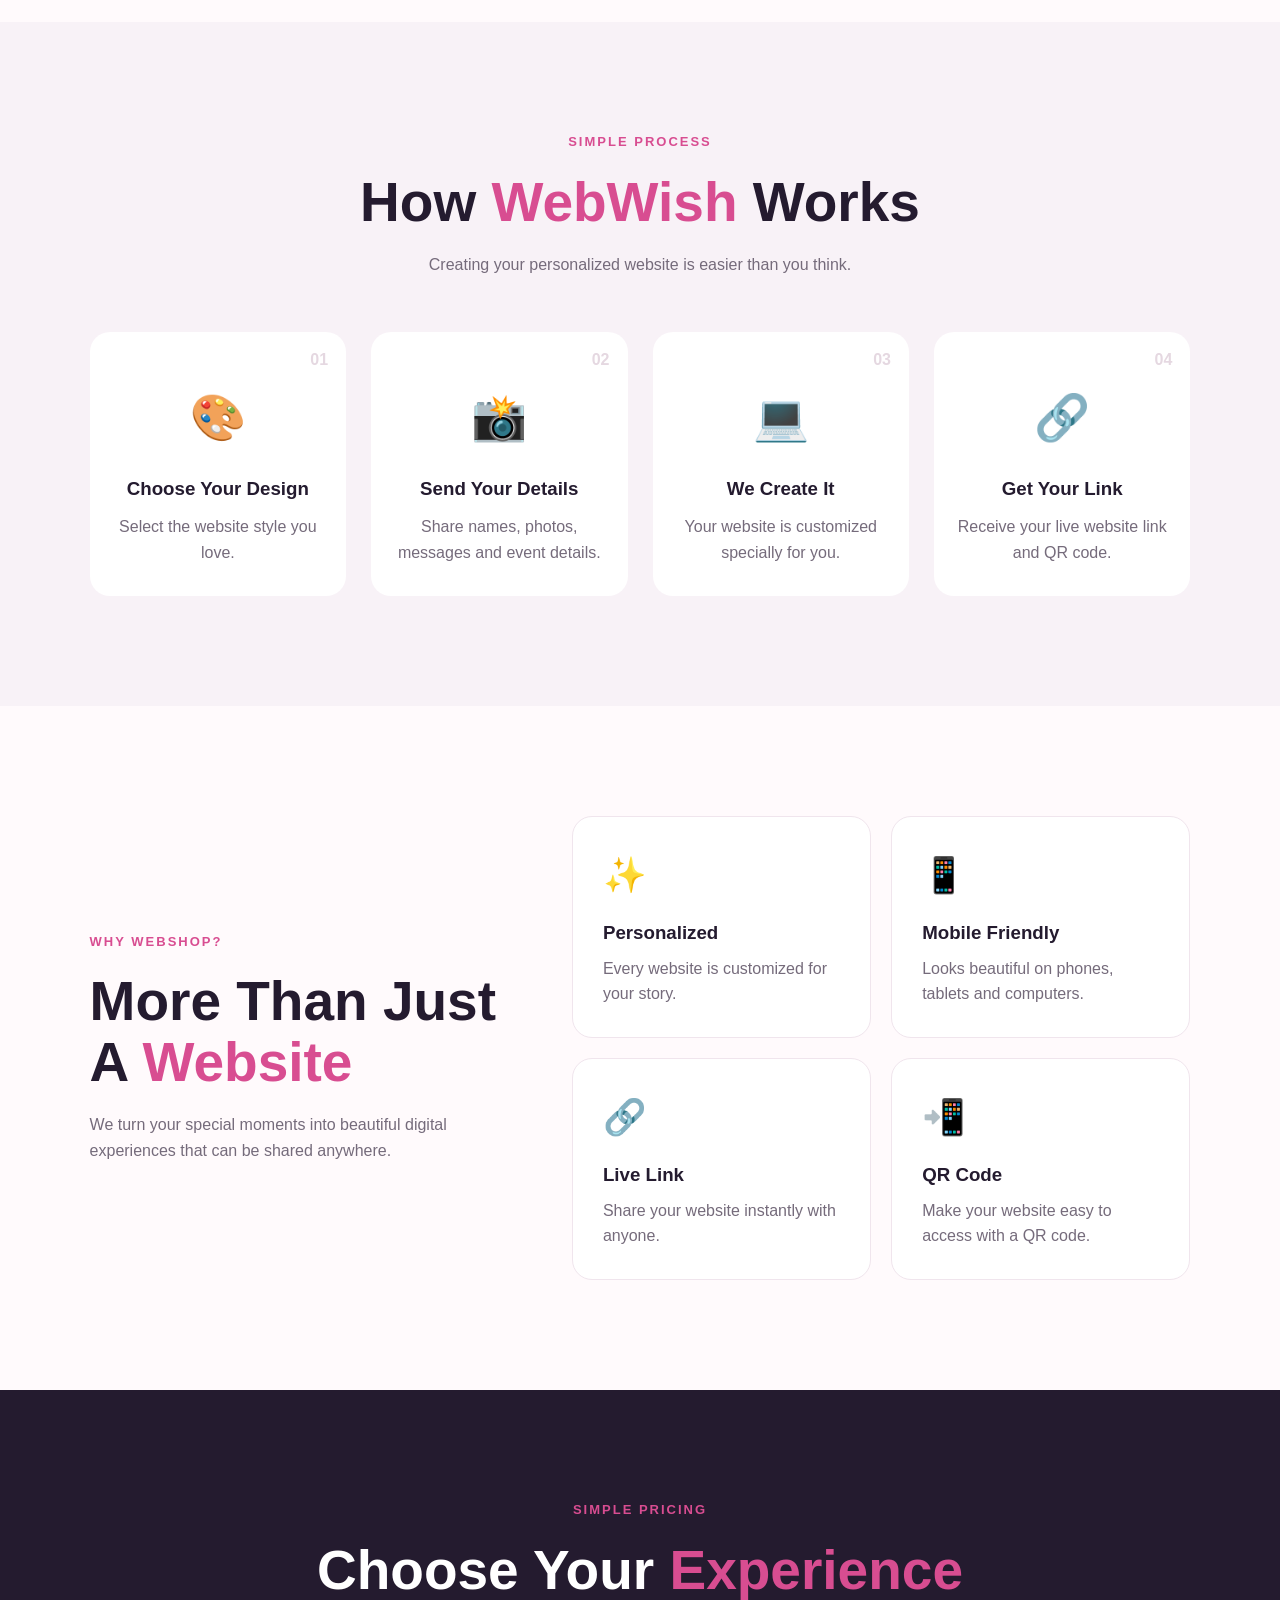
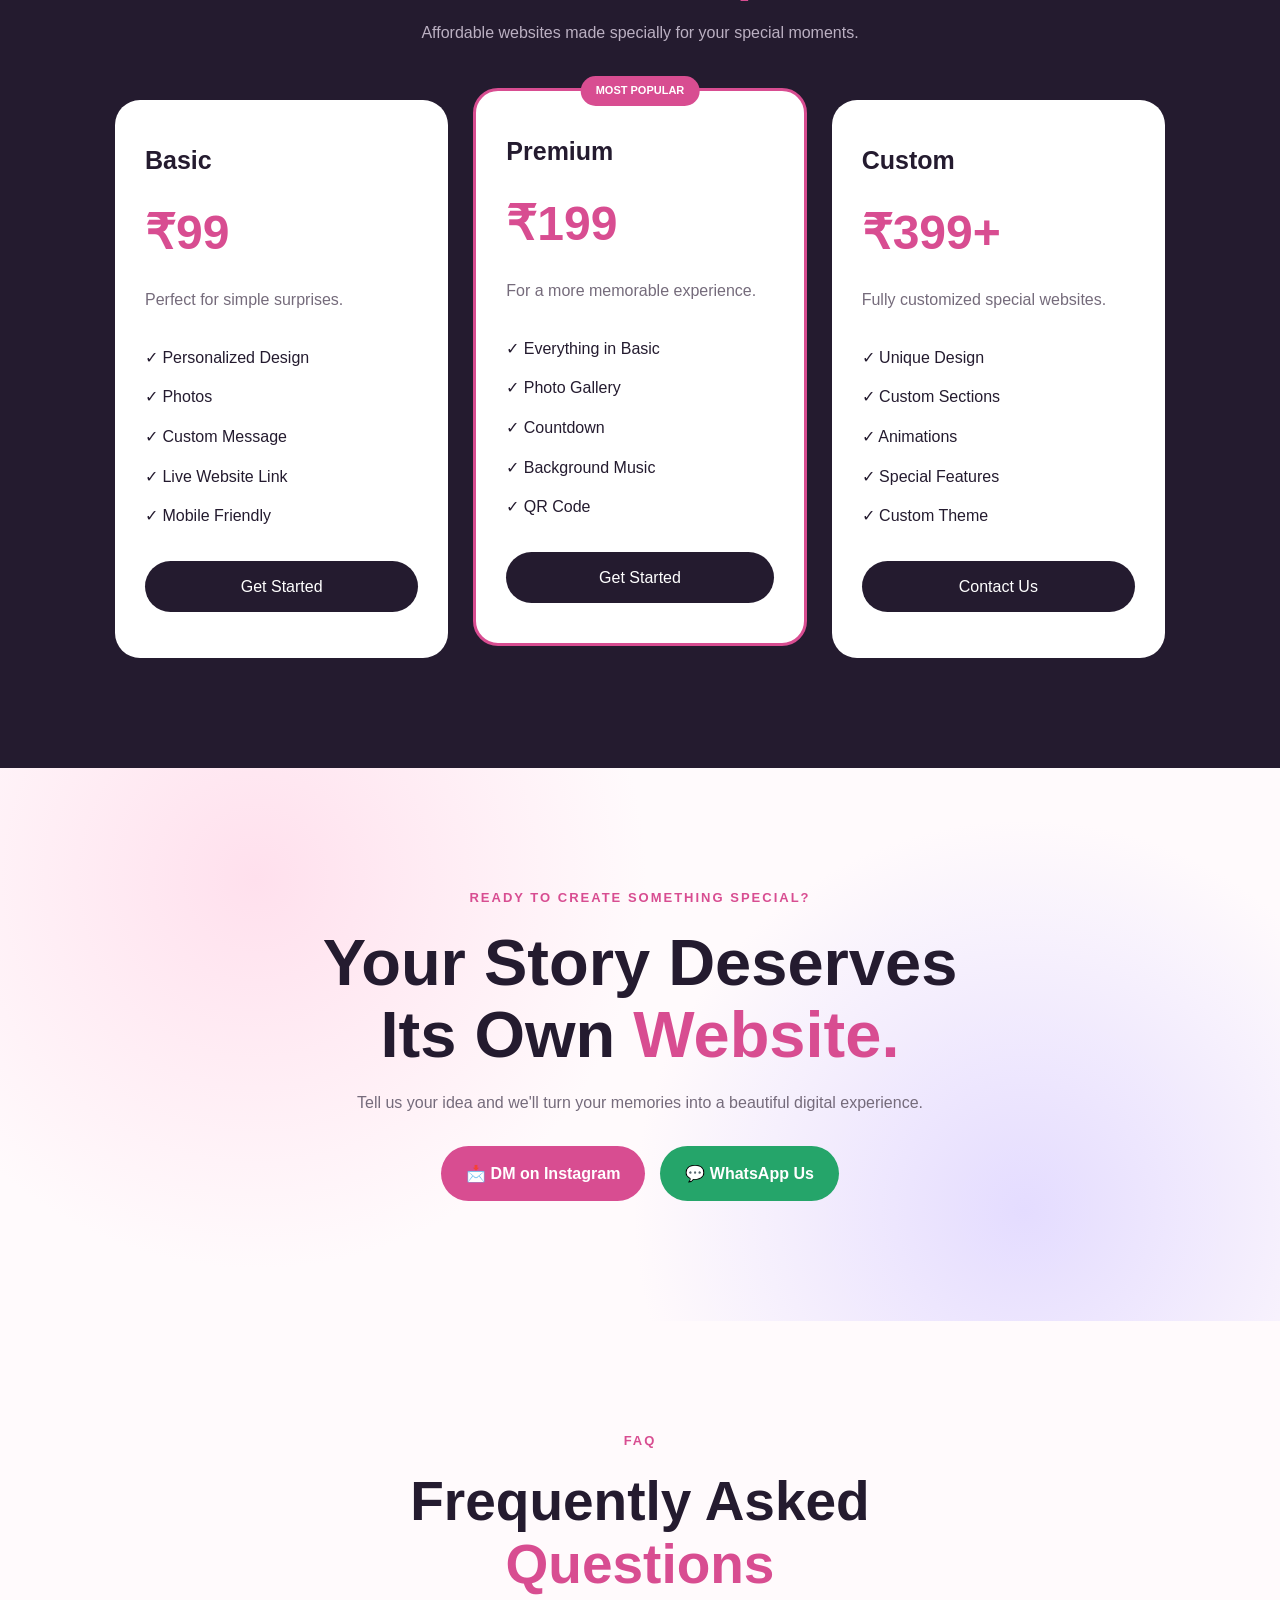
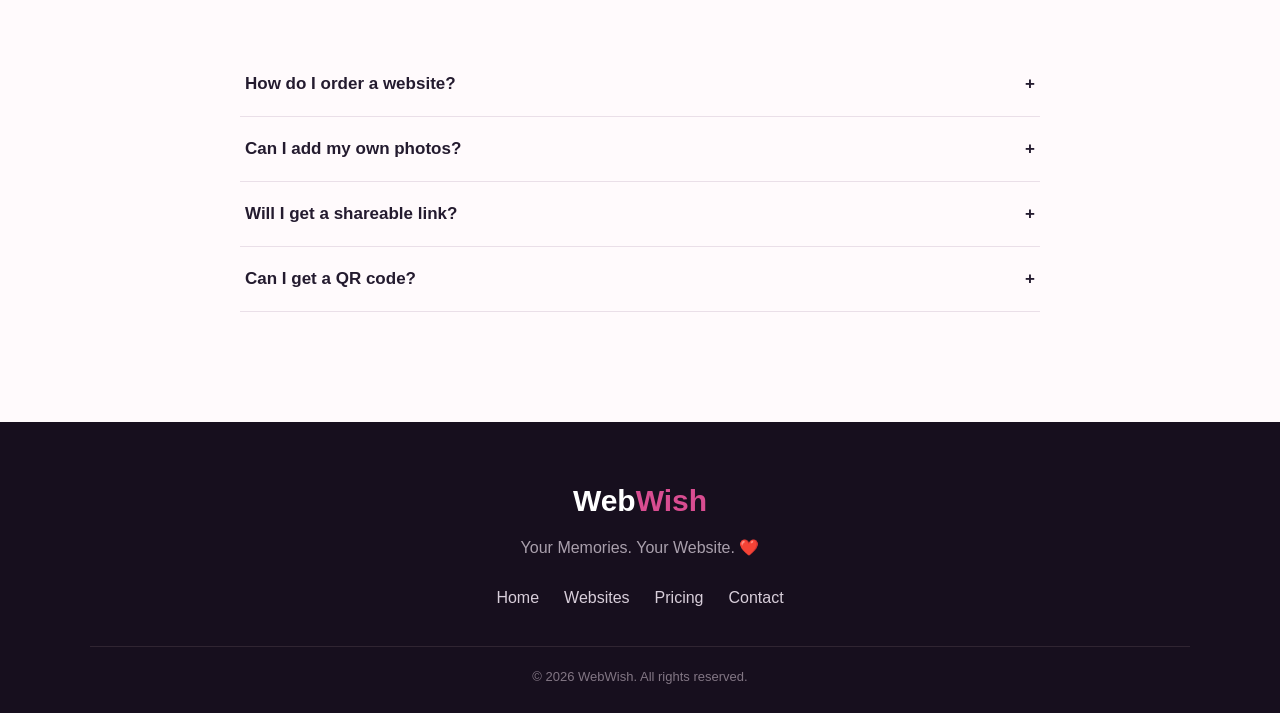
==== commit 7777cc18: "Update index.html" ====
--- a/index.html
+++ b/index.html
@@ -286,7 +286,7 @@
                     a beautiful digital surprise.
                 </p>
 
-                <a href="#">
+                <a href="proposal/index.html">
                     View Design →
                 </a>
 
@@ -745,7 +745,7 @@
             <h3>Basic</h3>
 
             <div class="price">
-                ₹199
+                ₹99
             </div>
 
             <p>
@@ -783,7 +783,7 @@
             <h3>Premium</h3>
 
             <div class="price">
-                ₹299
+                ₹199
             </div>
 
             <p>
@@ -817,7 +817,7 @@
             <h3>Custom</h3>
 
             <div class="price">
-                ₹499+
+                ₹399+
             </div>
 
             <p>
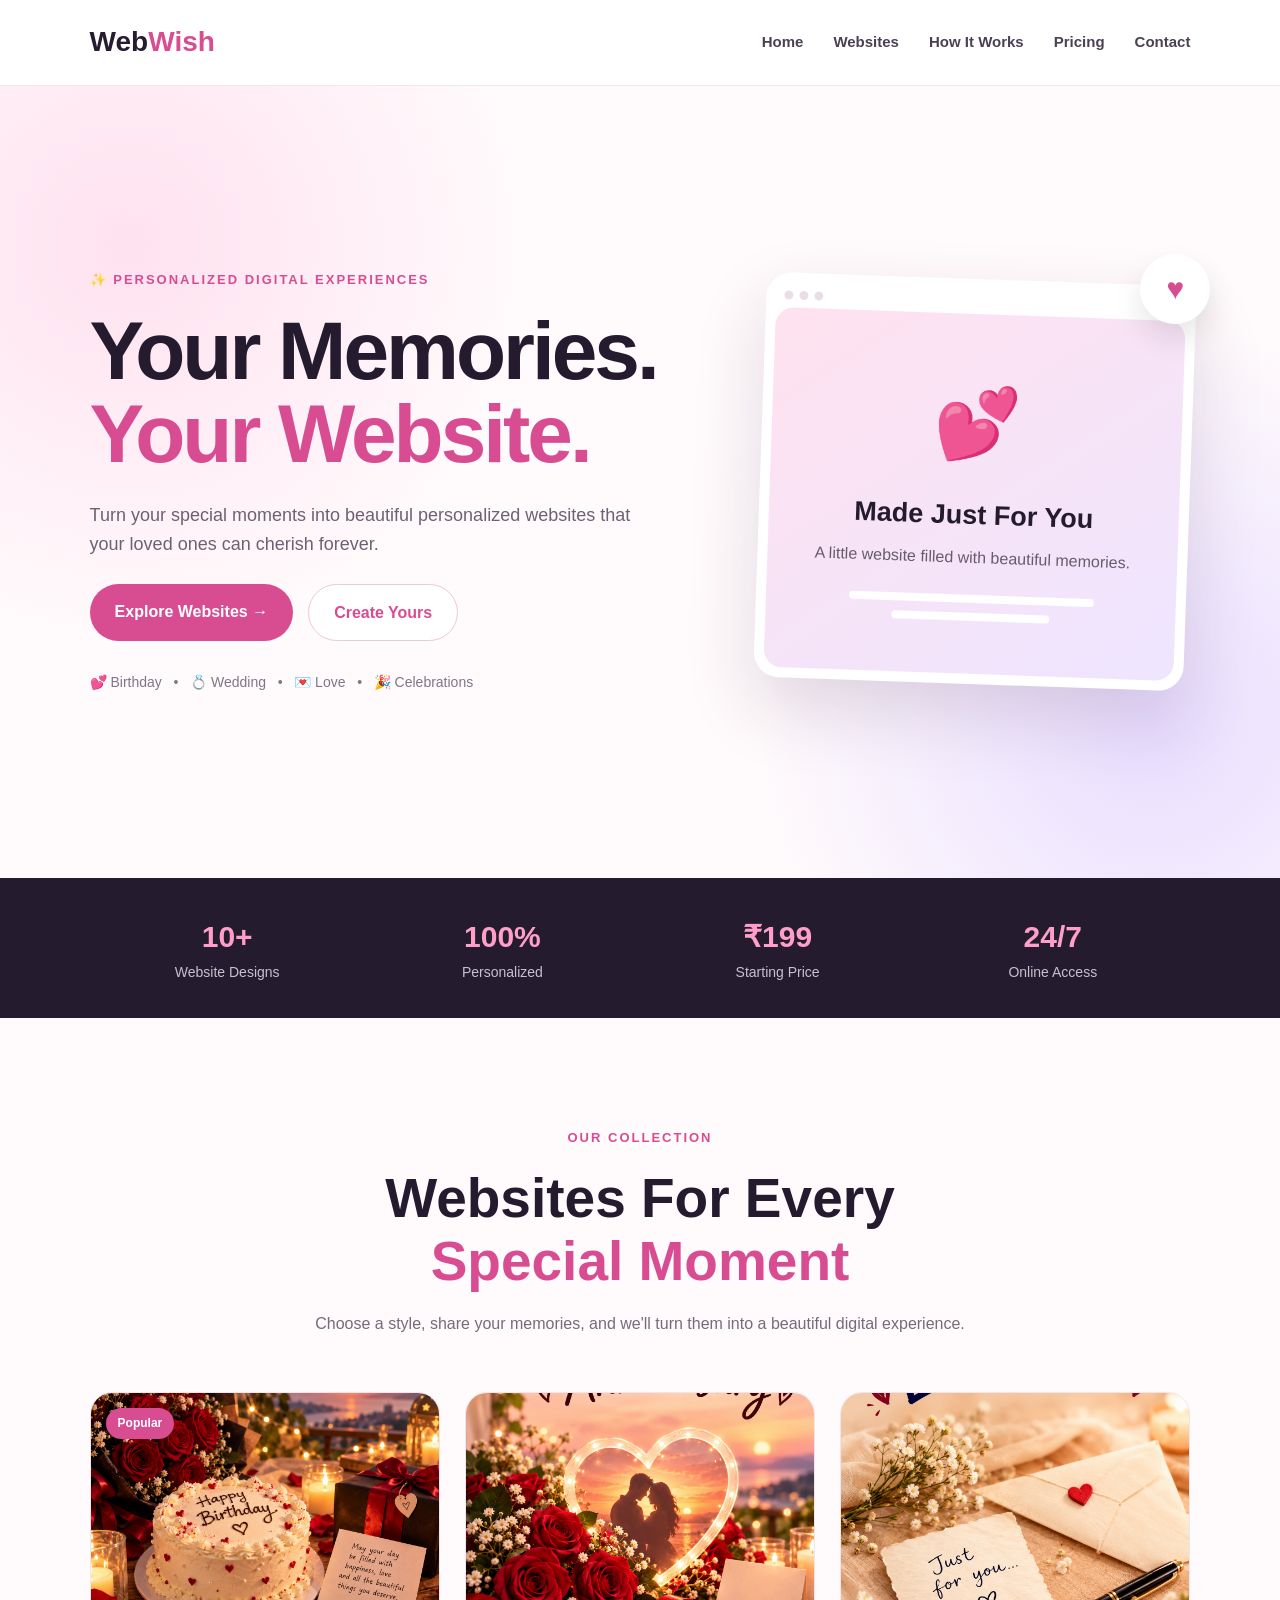
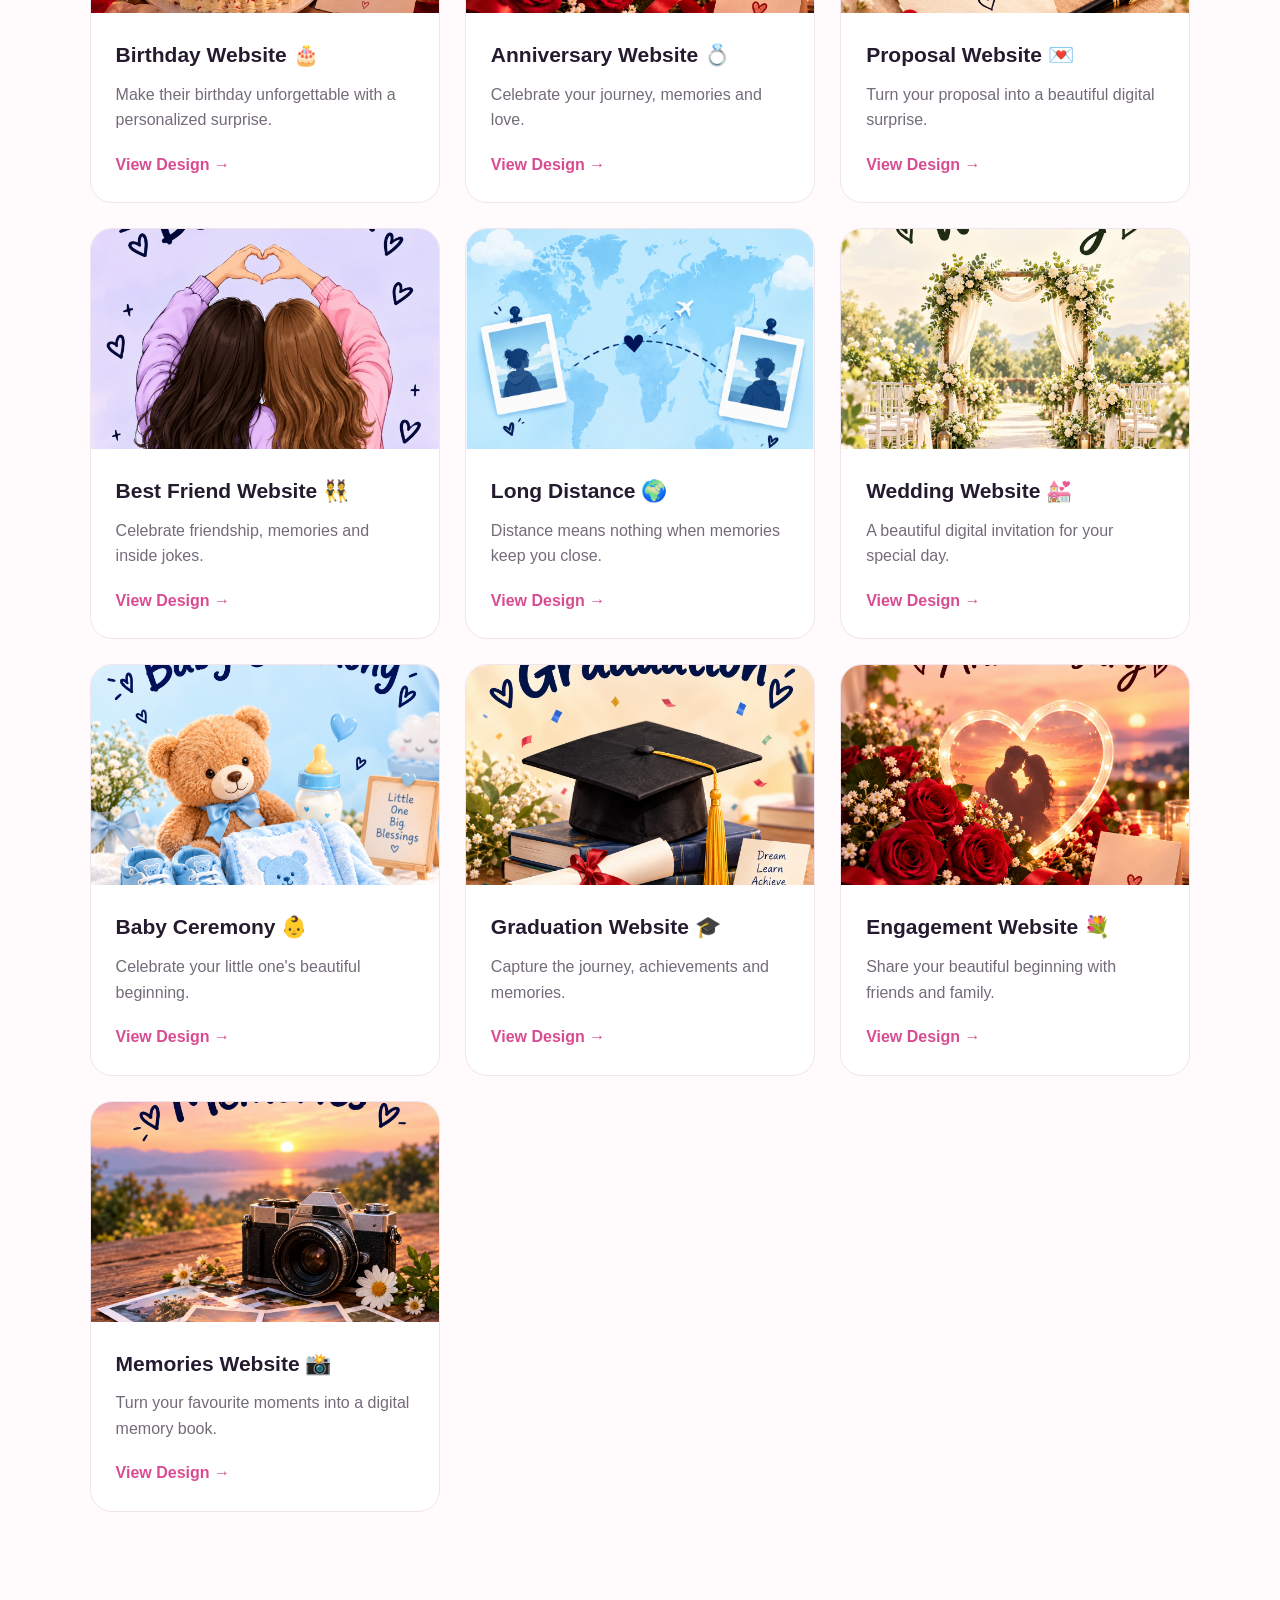
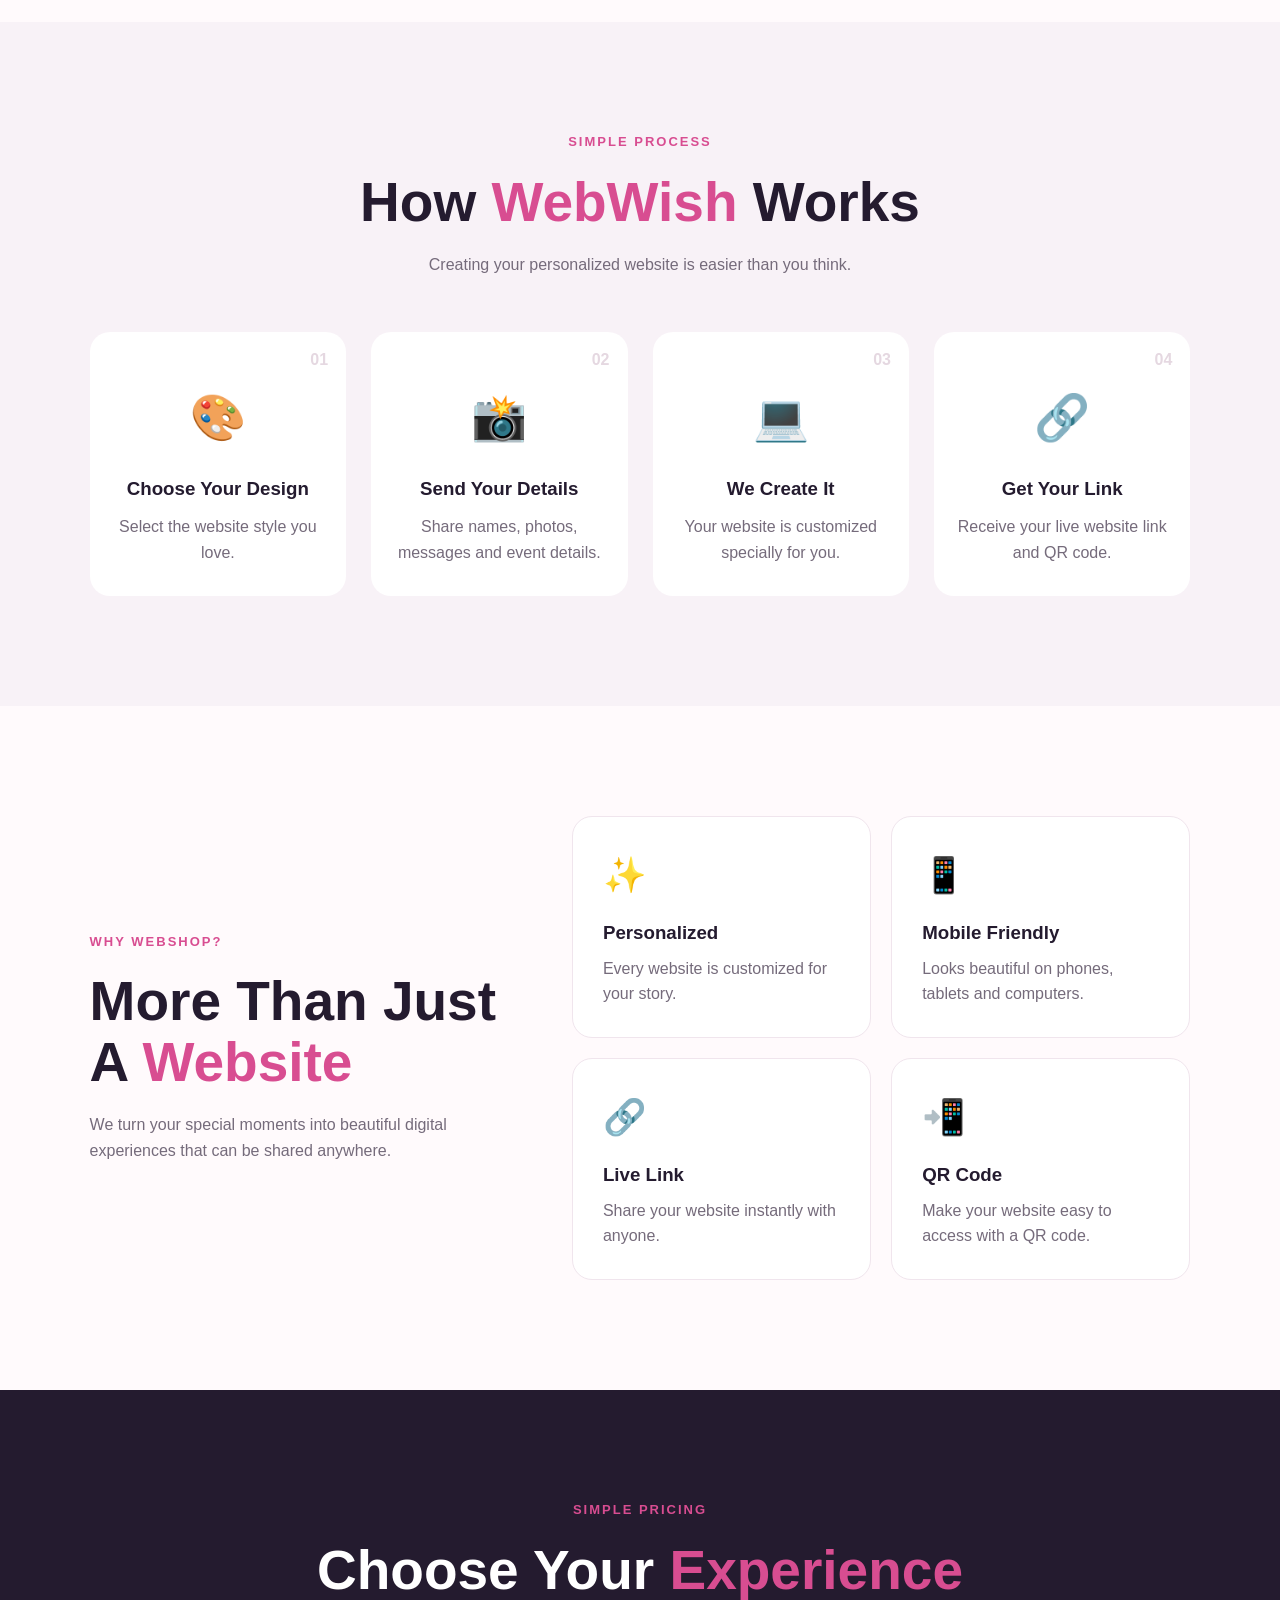
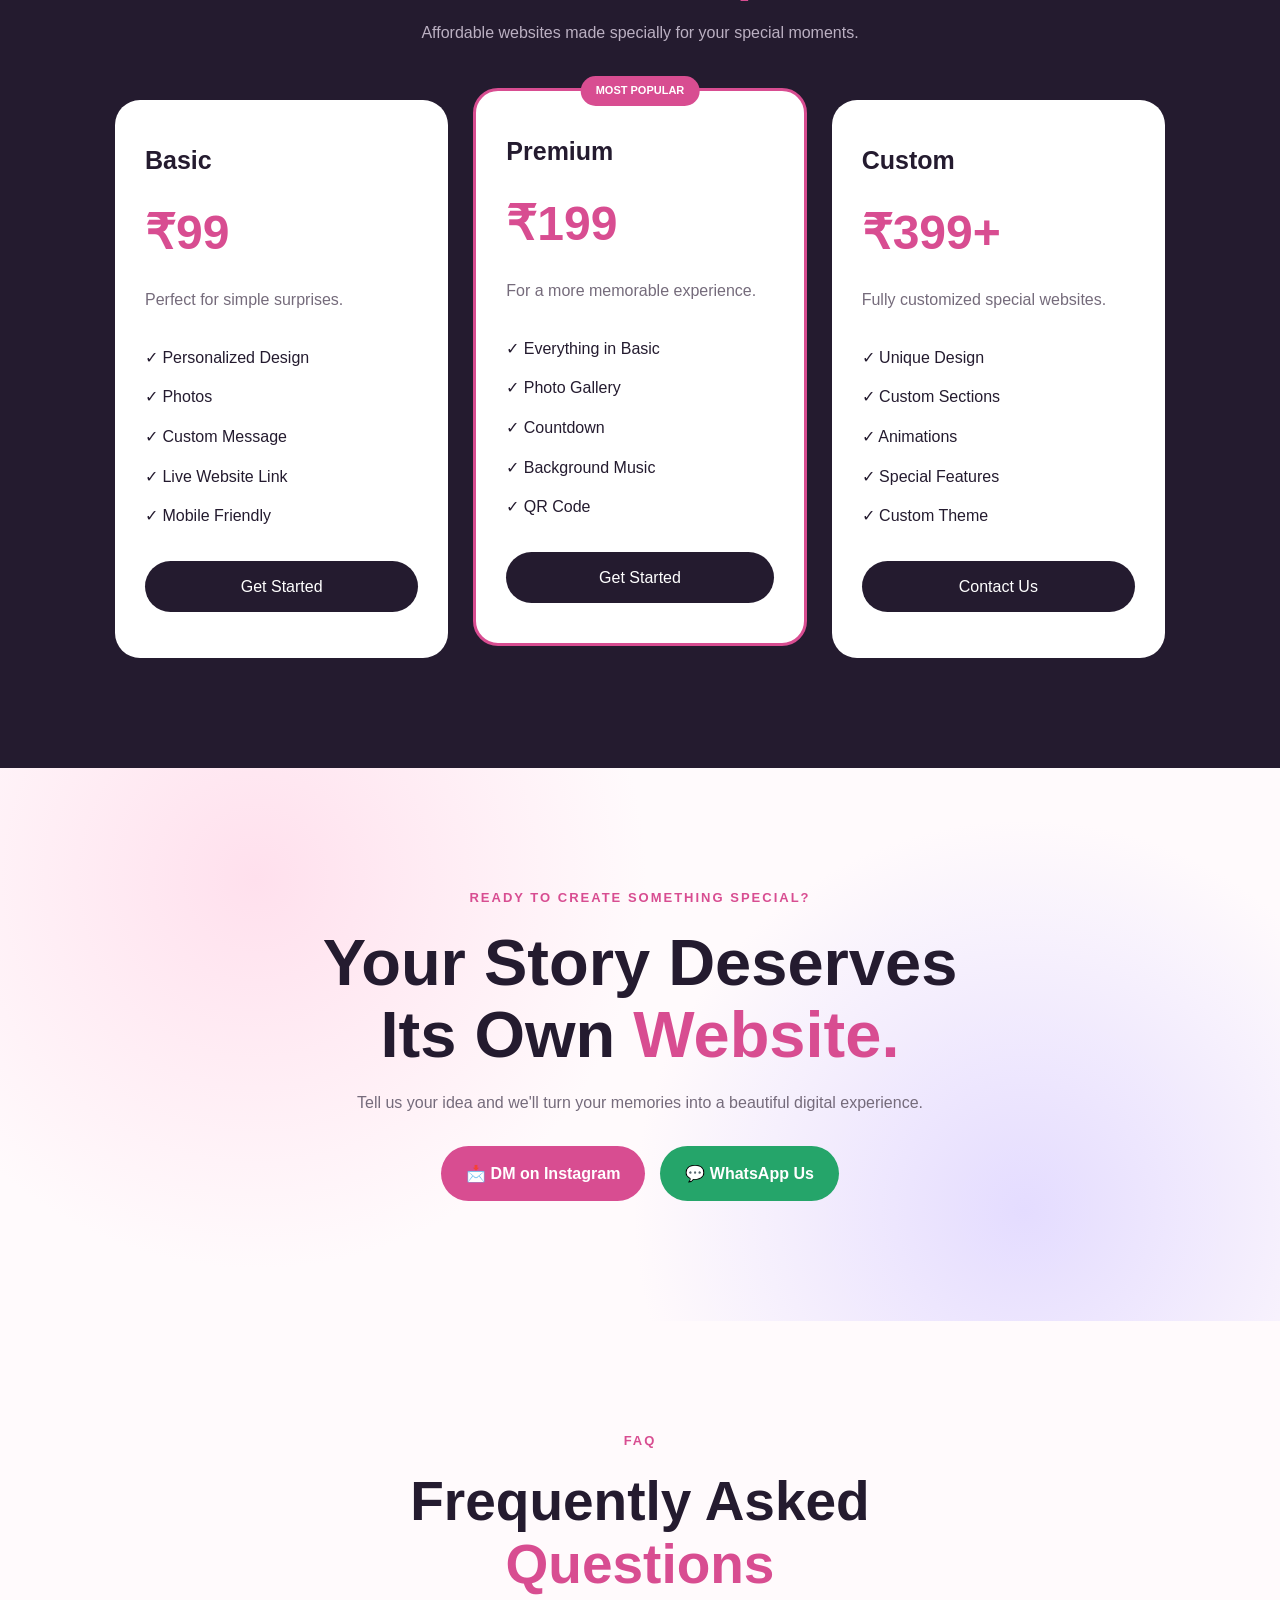
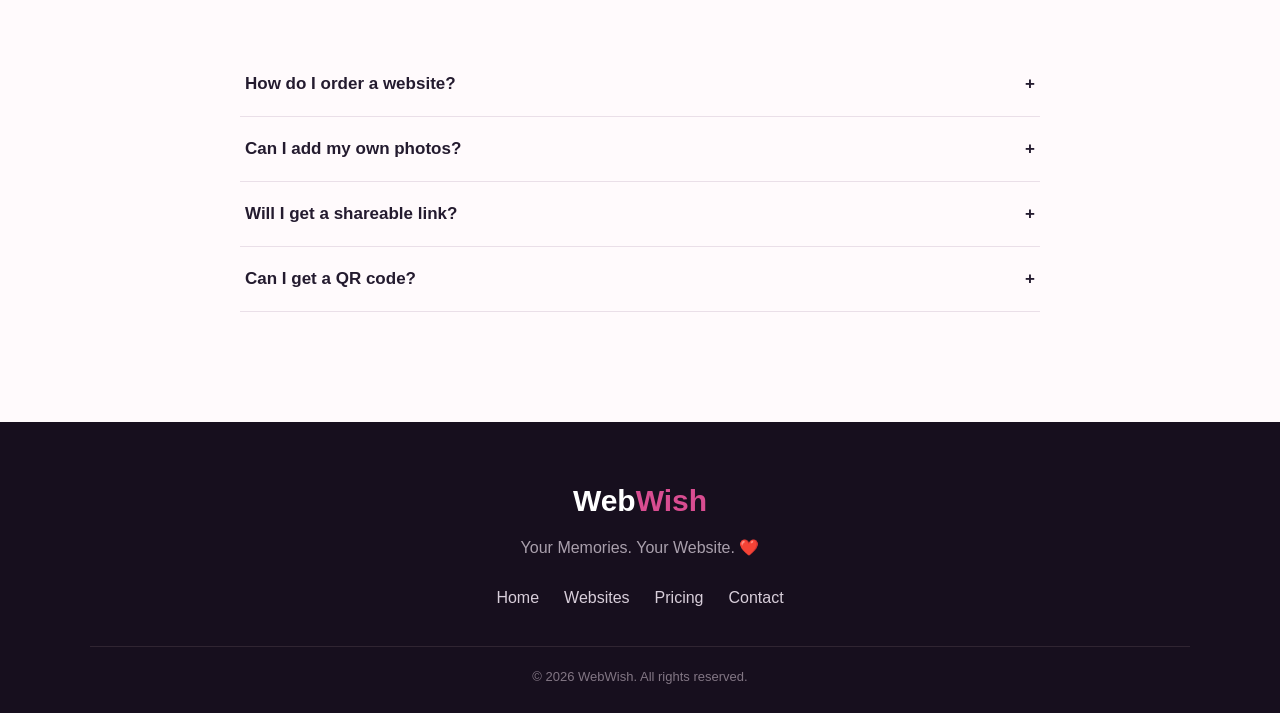
==== commit c743c8e5: "Update index.html" ====
--- a/index.html
+++ b/index.html
@@ -350,7 +350,7 @@
                     memories keep you close.
                 </p>
 
-                <a href="#">
+                <a href="long distance/index.html">
                     View Design →
                 </a>
 
@@ -382,7 +382,7 @@
                     for your special day.
                 </p>
 
-                <a href="#">
+                <a href="wedding/index.html">
                     View Design →
                 </a>
 
@@ -414,7 +414,7 @@
                     beautiful beginning.
                 </p>
 
-                <a href="#">
+                <a href="baby ceremony/index.html">
                     View Design →
                 </a>
 
